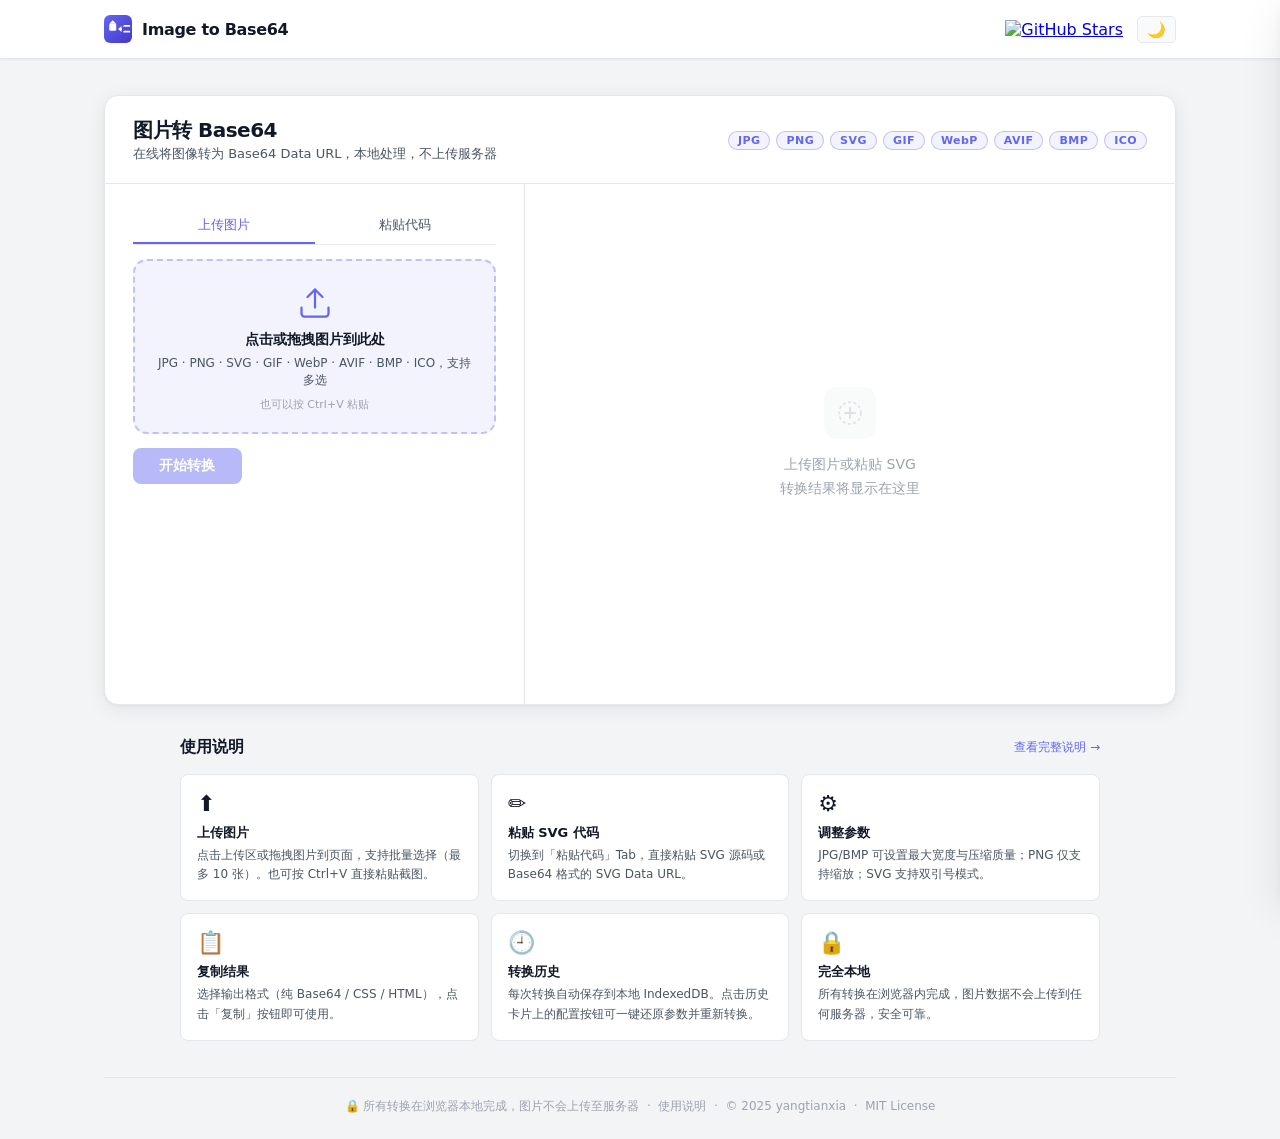
==== index.html @ 98a4cb02 "feat: 新增独立使用说明页、版权信息 - 新建 guide.html，涵盖输入方式、参数设置、输出格式、批量转换、   转换历史、支持格式六大章节，含格式对比表和注意事项 - 主页 footer " ====
<!DOCTYPE html>
<html lang="zh">
<head>
  <meta charset="UTF-8">
  <meta http-equiv="X-UA-Compatible" content="IE=edge">
  <meta name="viewport" content="width=device-width, initial-scale=1.0">
  <title>图片转Base64 - 在线图像Base64编码工具 | 支持JPG/PNG/SVG/GIF</title>
  <meta name="description" content="免费在线图片转Base64工具！即时将JPG、PNG、SVG、GIF等图像转换为Base64编码格式，无需上传文件，保护隐私，快速生成Data URL代码。">
  <meta name="keywords" content="图片转base64,image to base64,svg转base64,base64编码工具,在线图片转码,data url生成器,base64转换,image转base64,图片base64编码,jpg转base64,png转base64">
  <link rel="icon" href="[data-uri]">
  <link rel="stylesheet" type="text/css" href="./index.css">
</head>
<body>
  <div id="toast-container" aria-live="polite" aria-atomic="true"></div>

  <header class="site-header">
    <div class="site-header-inner">
      <div class="site-brand">
        <svg class="site-brand-icon" width="28" height="28" viewBox="0 0 32 32" fill="none" xmlns="http://www.w3.org/2000/svg">
          <rect width="32" height="32" rx="7" fill="url(#lg)"/>
          <rect x="6" y="10" width="8" height="8" fill="white" rx="1.5"/>
          <path d="M6 10L10 6L14 10Z" fill="white"/>
          <path d="M16 16L20 12.5L20 19.5Z" fill="white"/>
          <rect x="18" y="15" width="2.5" height="2" fill="white" rx="0.5"/>
          <rect x="22" y="11.5" width="8" height="2" fill="white" rx="1"/>
          <rect x="22" y="18" width="8" height="2" fill="white" rx="1"/>
          <defs>
            <linearGradient id="lg" x1="0" y1="0" x2="32" y2="32" gradientUnits="userSpaceOnUse">
              <stop offset="0%" stop-color="#6366f1"/><stop offset="100%" stop-color="#4338ca"/>
            </linearGradient>
          </defs>
        </svg>
        <span class="site-brand-name">Image to Base64</span>
      </div>
      <div class="site-header-right">
        <a class="github-link" target="_blank" rel="noreferrer" href="https://github.com/yangtianxia/image-to-base64">
          <img src="https://img.shields.io/github/stars/yangtianxia/image-to-base64?style=social" alt="GitHub Stars" />
        </a>
        <button type="button" id="theme-toggle" class="theme-toggle" title="切换主题">🌙</button>
      </div>
    </div>
  </header>

  <div class="page-content">
    <div class="tool-wrapper">
      <div class="tool-header">
        <div>
          <h1 class="tool-title">图片转 Base64</h1>
          <p class="tool-desc">在线将图像转为 Base64 Data URL，本地处理，不上传服务器</p>
        </div>
        <div class="tool-header-badges">
          <span class="badge">JPG</span><span class="badge">PNG</span>
          <span class="badge">SVG</span><span class="badge">GIF</span>
          <span class="badge">WebP</span><span class="badge">AVIF</span>
          <span class="badge">BMP</span><span class="badge">ICO</span>
        </div>
      </div>

      <div class="tool-body">
        <!-- 左：输入面板 -->
        <div class="tool-panel tool-panel--input">

          <!-- Tab 切换 -->
          <div class="input-tabs">
            <button type="button" class="input-tab input-tab--active" data-tab="upload">上传图片</button>
            <button type="button" class="input-tab" data-tab="paste">粘贴代码</button>
          </div>

          <!-- Tab: 上传 -->
          <div id="tab-upload" class="tab-pane">
            <div class="upload-zone" id="upload-zone">
              <input id="fileupload" type="file" accept="image/*" multiple />
              <div class="upload-zone-content">
                <svg class="upload-icon" width="36" height="36" viewBox="0 0 24 24" fill="none" stroke="currentColor" stroke-width="1.5" stroke-linecap="round" stroke-linejoin="round">
                  <path d="M21 15v4a2 2 0 0 1-2 2H5a2 2 0 0 1-2-2v-4"/>
                  <polyline points="17 8 12 3 7 8"/>
                  <line x1="12" y1="3" x2="12" y2="15"/>
                </svg>
                <p class="upload-zone-title">点击或拖拽图片到此处</p>
                <p class="upload-zone-hint">JPG · PNG · SVG · GIF · WebP · AVIF · BMP · ICO，支持多选</p>
                <span class="upload-zone-paste-hint">也可以按 Ctrl+V 粘贴</span>
              </div>
            </div>
            <div id="file-preview" class="file-preview" style="display:none"></div>
          </div>

          <!-- Tab: 粘贴 -->
          <div id="tab-paste" class="tab-pane" style="display:none">
            <div class="textarea">
              <textarea id="textarea" placeholder="粘贴 SVG 代码，或 data:image/svg+xml;base64,… 格式"></textarea>
            </div>
          </div>

          <!-- 参数区（按输入类型显示不同控件） -->
          <div id="compress-section" class="compress-section" style="display:none">
            <div class="compress-item" id="max-width-item">
              <label for="max-width">最大宽度</label>
              <input type="number" id="max-width" value="1200" min="100" max="9999" />
              <span>px</span>
            </div>
            <div class="compress-item" id="quality-item">
              <label for="quality">压缩质量</label>
              <input type="range" id="quality" min="0.1" max="1" step="0.05" value="0.85" />
              <span id="quality-display">85%</span>
            </div>
            <div class="compress-item" id="double-quote-item">
              <label class="checkbox">
                <input id="checkbox" type="checkbox" />
                <span class="checkbox-label">双引号模式</span>
              </label>
            </div>
          </div>

          <!-- 操作栏 -->
          <div class="action">
            <button id="convert" disabled type="button">开始转换</button>
          </div>
        </div>

        <!-- 右：输出面板 -->
        <div class="tool-panel tool-panel--output">
          <div class="output-empty" id="output-empty">
            <svg width="52" height="52" viewBox="0 0 52 52" fill="none">
              <rect width="52" height="52" rx="13" fill="currentColor" opacity="0.06"/>
              <circle cx="26" cy="26" r="11" stroke="currentColor" stroke-width="1.5" stroke-dasharray="3 2.5" opacity="0.3"/>
              <path d="M26 21v10M21 26h10" stroke="currentColor" stroke-width="1.8" stroke-linecap="round" opacity="0.3"/>
            </svg>
            <p>上传图片或粘贴 SVG<br>转换结果将显示在这里</p>
          </div>

          <section id="result" class="result">
            <div id="result-format-svg" class="result-format-svg" style="display:none">
              <span class="svg-tag">SVG</span>
              <span class="svg-format-label">HTML img 标签</span>
            </div>
            <div id="result-format-tabs" class="result-format">
              <button type="button" class="format-btn format-btn--active" data-format="raw">纯 Base64</button>
              <button type="button" class="format-btn" data-format="css">CSS</button>
              <button type="button" class="format-btn" data-format="html">HTML</button>
            </div>
            <div id="result-meta" class="result-meta" style="display:none">
              <span id="result-type-badge" class="result-type-badge"></span>
              <span id="result-size-display" class="result-size-display"></span>
            </div>
            <div id="result-single">
              <div class="result-wrapper">
                <div class="result-textarea">
                  <textarea readonly id="result-textarea"></textarea>
                  <button type="button" class="result-copy-btn" id="result-copy-btn">复制</button>
                </div>
                <div class="result-thumb"><img id="result-img" /></div>
              </div>
            </div>
            <div id="result-batch" style="display:none">
              <div class="batch-header">
                <span id="batch-count"></span>
              </div>
              <div id="batch-list"></div>
            </div>
          </section>
        </div>
      </div>
    </div>

    <!-- 历史记录 -->
    <div class="history-outer">
      <section id="history-section" class="history-section" style="display:none">
        <div class="history-header">
          <span class="history-title">转换历史<span id="storage-badge" class="storage-badge"></span></span>
          <div class="history-actions">
            <button type="button" id="view-more-history" style="display:none">查看更多</button>
            <button type="button" id="clear-history">清除全部</button>
          </div>
        </div>
        <div id="history-list" class="history-list"></div>
      </section>
    </div>

    <section class="usage-section">
      <div style="display:flex;align-items:center;justify-content:space-between;margin-bottom:16px;">
        <h2 class="usage-title" style="margin-bottom:0;">使用说明</h2>
        <a href="./guide.html" style="font-size:12px;color:var(--primary);text-decoration:none;">查看完整说明 →</a>
      </div>
      <div class="usage-grid">
        <div class="usage-card">
          <div class="usage-card-icon">⬆️</div>
          <h3>上传图片</h3>
          <p>点击上传区或拖拽图片到页面，支持批量选择（最多 10 张）。也可按 Ctrl+V 直接粘贴截图。</p>
        </div>
        <div class="usage-card">
          <div class="usage-card-icon">✏️</div>
          <h3>粘贴 SVG 代码</h3>
          <p>切换到「粘贴代码」Tab，直接粘贴 SVG 源码或 Base64 格式的 SVG Data URL。</p>
        </div>
        <div class="usage-card">
          <div class="usage-card-icon">⚙️</div>
          <h3>调整参数</h3>
          <p>JPG/BMP 可设置最大宽度与压缩质量；PNG 仅支持缩放；SVG 支持双引号模式。</p>
        </div>
        <div class="usage-card">
          <div class="usage-card-icon">📋</div>
          <h3>复制结果</h3>
          <p>选择输出格式（纯 Base64 / CSS / HTML），点击「复制」按钮即可使用。</p>
        </div>
        <div class="usage-card">
          <div class="usage-card-icon">🕘</div>
          <h3>转换历史</h3>
          <p>每次转换自动保存到本地 IndexedDB。点击历史卡片上的配置按钮可一键还原参数并重新转换。</p>
        </div>
        <div class="usage-card">
          <div class="usage-card-icon">🔒</div>
          <h3>完全本地</h3>
          <p>所有转换在浏览器内完成，图片数据不会上传到任何服务器，安全可靠。</p>
        </div>
      </div>
    </section>

    <footer class="site-footer">
      <div class="site-footer-inner">
        🔒 所有转换在浏览器本地完成，图片不会上传至服务器
        &nbsp;·&nbsp;
        <a href="./guide.html" style="color:inherit;text-decoration:none;">使用说明</a>
        &nbsp;·&nbsp;
        © 2025 <a href="https://github.com/yangtianxia" target="_blank" rel="noreferrer" style="color:inherit;text-decoration:none;">yangtianxia</a>
        &nbsp;·&nbsp; MIT License
      </div>
    </footer>
  </div>

  <!-- 历史抽屉 -->
  <div id="drawer-overlay" class="drawer-overlay"></div>
  <div id="history-drawer" class="drawer">
    <div class="drawer-header">
      <span class="drawer-title">全部历史</span>
      <button type="button" id="drawer-close">✕</button>
    </div>
    <div class="drawer-search">
      <input type="text" id="history-search" placeholder="搜索文件名..." />
    </div>
    <div id="drawer-list" class="drawer-list"></div>
  </div>

  <script type="text/javascript" src="./compiler.js"></script>
  <script type="text/javascript">
    window.onload = function () {
      // ── HistoryDB（IndexedDB only；localStorage 无法存储 File 对象）──
      var HistoryDB = (function () {
        var IDB_NAME = 'img2b64', IDB_VER = 2, STORE = 'history'
        var HIST_MAX = 50
        var _db = null, _idb = false

        function _open() {
          return new Promise(function (resolve, reject) {
            var req = indexedDB.open(IDB_NAME, IDB_VER)
            req.onupgradeneeded = function (e) {
              var db = e.target.result
              if (db.objectStoreNames.contains(STORE)) db.deleteObjectStore(STORE)
              db.createObjectStore(STORE, { keyPath: 'id' })
            }
            req.onsuccess = function (e) { resolve(e.target.result) }
            req.onerror   = function () { reject() }
          })
        }

        return {
          init: function () {
            if (!window.indexedDB) return Promise.resolve()
            return _open().then(function (db) { _db = db; _idb = true }).catch(function () {})
          },
          isIDB: function () { return _idb },
          getAll: function () {
            if (!_idb) return Promise.resolve([])
            return new Promise(function (resolve) {
              var req = _db.transaction(STORE, 'readonly').objectStore(STORE).getAll()
              req.onsuccess = function () { resolve((req.result || []).slice().reverse()) }
              req.onerror   = function () { resolve([]) }
            })
          },
          add: function (item) {
            if (!_idb) return Promise.resolve()
            return new Promise(function (resolve) {
              var tx = _db.transaction(STORE, 'readwrite'), store = tx.objectStore(STORE)
              store.add(item)
              tx.oncomplete = function () {
                var tx2 = _db.transaction(STORE, 'readwrite'), s2 = tx2.objectStore(STORE)
                var cnt = s2.count()
                cnt.onsuccess = function () {
                  if (cnt.result > HIST_MAX) {
                    var cur = s2.openCursor(); var del = cnt.result - HIST_MAX
                    cur.onsuccess = function (e) {
                      var c = e.target.result
                      if (c && del > 0) { c.delete(); del--; c.continue() }
                    }
                  }
                }
                resolve()
              }
              tx.onerror = resolve
            })
          },
          put: function (item) {
            if (!_idb) return Promise.resolve()
            return new Promise(function (resolve) {
              var tx = _db.transaction(STORE, 'readwrite')
              tx.objectStore(STORE).put(item)
              tx.oncomplete = resolve; tx.onerror = resolve
            })
          },
          remove: function (id) {
            if (!_idb) return Promise.resolve()
            return new Promise(function (resolve) {
              var tx = _db.transaction(STORE, 'readwrite')
              tx.objectStore(STORE).delete(id)
              tx.oncomplete = resolve; tx.onerror = resolve
            })
          },
          clear: function () {
            if (!_idb) return Promise.resolve()
            return new Promise(function (resolve) {
              var tx = _db.transaction(STORE, 'readwrite')
              tx.objectStore(STORE).clear()
              tx.oncomplete = resolve; tx.onerror = resolve
            })
          }
        }
      })()

      // ── 常量 & 状态 ──────────────────────────────────────────
      var supportType = ['image/svg+xml', 'image/png', 'image/jpeg', 'image/gif', 'image/webp',
        'image/avif', 'image/bmp', 'image/x-icon', 'image/vnd.microsoft.icon']
      var FILE_SIZE_WARNING = 5 * 1024 * 1024
      var HISTORY_PREVIEW = 6
      var MAX_FILES = 10
      var BATCH_PREVIEW = 3
      var currentFormat = 'raw', currentBase64 = '', currentMime = '', batchResults = [], pendingFiles = []

      // ── DOM refs ─────────────────────────────────────────────
      var uploader        = document.getElementById('fileupload')
      var textarea        = document.getElementById('textarea')
      var convert         = document.getElementById('convert')
      var checkbox        = document.getElementById('checkbox')
      var resultSection   = document.getElementById('result')
      var resultImg       = document.getElementById('result-img')
      var resultTextarea  = document.getElementById('result-textarea')
      var toastContainer  = document.getElementById('toast-container')
      var formatBtns      = document.querySelectorAll('.format-btn')
      var resultSingle    = document.getElementById('result-single')
      var resultBatch     = document.getElementById('result-batch')
      var batchList       = document.getElementById('batch-list')
      var batchCount      = document.getElementById('batch-count')
      var resultFormatTabs  = document.getElementById('result-format-tabs')
      var resultFormatSvg   = document.getElementById('result-format-svg')
      var resultMeta        = document.getElementById('result-meta')
      var resultTypeBadge   = document.getElementById('result-type-badge')
      var resultSizeDisplay = document.getElementById('result-size-display')
      var resultCopyBtn     = document.getElementById('result-copy-btn')
      var historyList     = document.getElementById('history-list')
      var clearHistoryBtn = document.getElementById('clear-history')
      var historySection  = document.getElementById('history-section')
      var viewMoreBtn     = document.getElementById('view-more-history')
      var drawerOverlay   = document.getElementById('drawer-overlay')
      var historyDrawer   = document.getElementById('history-drawer')
      var drawerClose     = document.getElementById('drawer-close')
      var drawerList      = document.getElementById('drawer-list')
      var historySearch   = document.getElementById('history-search')
      var themeToggle     = document.getElementById('theme-toggle')
      var maxWidthInput   = document.getElementById('max-width')
      var qualityInput    = document.getElementById('quality')
      var qualityDisplay  = document.getElementById('quality-display')
      var compressSection  = document.getElementById('compress-section')
      var maxWidthItem     = document.getElementById('max-width-item')
      var qualityItem      = document.getElementById('quality-item')
      var doubleQuoteItem  = document.getElementById('double-quote-item')
      var outputEmpty      = document.getElementById('output-empty')
      var uploadZone       = document.getElementById('upload-zone')
      var filePreview      = document.getElementById('file-preview')
      var storageBadge     = document.getElementById('storage-badge')
      var tabUpload        = document.getElementById('tab-upload')
      var tabPaste         = document.getElementById('tab-paste')
      var inputTabBtns     = document.querySelectorAll('.input-tab')

      // ── Toast ────────────────────────────────────────────────
      function showToast(msg, type) {
        var t = document.createElement('div')
        t.className = 'toast toast--' + (type || 'success')
        t.textContent = msg
        toastContainer.appendChild(t)
        requestAnimationFrame(function () { requestAnimationFrame(function () { t.classList.add('toast--show') }) })
        setTimeout(function () {
          t.classList.remove('toast--show')
          t.addEventListener('transitionend', function h() {
            t.removeEventListener('transitionend', h)
            if (t.parentNode) t.parentNode.removeChild(t)
          })
        }, 2500)
      }

      // ── Clipboard ────────────────────────────────────────────
      function copyText(text) {
        if (navigator.clipboard) {
          navigator.clipboard.writeText(text)
            .then(function () { showToast('复制成功', 'success') })
            .catch(function (err) { fallbackCopy(text, err) })
        } else { fallbackCopy(text, null) }
      }
      function fallbackCopy(text, err) {
        var tmp = document.createElement('textarea')
        tmp.value = text
        tmp.style.cssText = 'position:fixed;top:0;left:0;opacity:0;pointer-events:none'
        document.body.appendChild(tmp); tmp.focus(); tmp.select()
        var ok = false; try { ok = document.execCommand('copy') } catch (e) {}
        document.body.removeChild(tmp)
        showToast(ok ? '复制成功' : (err ? err.message : '复制失败，请手动复制'), ok ? 'success' : 'error')
      }

      // ── Format helpers ───────────────────────────────────────
      function getFormattedOutput(base64, format) {
        if (format === 'css')  return 'background-image: url("' + base64 + '");'
        if (format === 'html') return '<img src="' + base64 + '" alt="" />'
        return base64
      }
      function calcBase64Size(base64) {
        var data = base64.replace(/^data:[^;]+;base64,/, '')
        var bytes = Math.round(data.length * 3 / 4)
        return bytes < 1024 ? bytes + ' B'
          : bytes < 1024 * 1024 ? (bytes / 1024).toFixed(1) + ' KB'
          : (bytes / 1024 / 1024).toFixed(2) + ' MB'
      }

      // ── Params visibility ────────────────────────────────────
      function updateParamsVisibility(mode) {
        if (mode === 'none') {
          compressSection.style.display = 'none'
        } else if (mode === 'svg') {
          compressSection.style.display = 'flex'
          maxWidthItem.style.display    = 'none'
          qualityItem.style.display     = 'none'
          doubleQuoteItem.style.display = 'flex'
        } else {
          var hasPng  = pendingFiles.some(function (f) { return f.type === 'image/png' })
          var hasJpeg = pendingFiles.some(function (f) { return f.type === 'image/jpeg' || f.type === 'image/bmp' })
          compressSection.style.display = (hasPng || hasJpeg) ? 'flex' : 'none'
          maxWidthItem.style.display    = (hasPng || hasJpeg) ? 'flex' : 'none'
          qualityItem.style.display     = hasJpeg ? 'flex' : 'none'
          doubleQuoteItem.style.display = 'none'
        }
      }

      // ── Dark Mode ────────────────────────────────────────────
      function setTheme(dark) {
        document.body.classList.toggle('dark', dark)
        themeToggle.textContent = dark ? '☀️' : '🌙'
        localStorage.setItem('theme', dark ? 'dark' : 'light')
      }
      var savedTheme = localStorage.getItem('theme')
      var prefersDark = window.matchMedia && window.matchMedia('(prefers-color-scheme: dark)').matches
      setTheme(savedTheme === 'dark' || (!savedTheme && prefersDark))
      themeToggle.addEventListener('click', function () { setTheme(!document.body.classList.contains('dark')) })

      // ── History ──────────────────────────────────────────────
      function formatFileSize(bytes) {
        return bytes < 1024 ? bytes + ' B'
          : bytes < 1024 * 1024 ? (bytes / 1024).toFixed(1) + ' KB'
          : (bytes / 1024 / 1024).toFixed(2) + ' MB'
      }

      function mimeToExt(mime) {
        var sub = (mime || '').split('/')[1] || ''
        return sub.replace('jpeg', 'jpg').replace('x-icon', 'ico').replace('vnd.microsoft.icon', 'ico').toUpperCase()
      }

      function formatParamLabel(mimeType, p) {
        var parts = []
        if (mimeType === 'image/svg+xml') {
          parts.push(p.doubleQuote ? '双引号' : 'SVG')
        } else {
          if (p.quality != null) parts.push(Math.round(p.quality * 100) + '%')
          if (p.maxWidth)        parts.push(p.maxWidth + 'px')
        }
        if (p.convertedSize) parts.push(p.convertedSize)
        return parts.join(' · ') || '默认'
      }

      async function saveToHistory(name, fileOrNull, mimeType, params, textContent) {
        if (!HistoryDB.isIDB()) return
        var key = fileOrNull
          ? (name + '_' + fileOrNull.size)
          : ('text_' + mimeType + '_' + (textContent || '').slice(0, 80))
        var all = await HistoryDB.getAll()
        var existing = null
        for (var i = 0; i < all.length; i++) { if (all[i].key === key) { existing = all[i]; break } }
        var newParam = Object.assign({}, params, { time: Date.now() })
        if (existing) {
          var rp = (existing.recentParams || []).filter(function (p) {
            if (mimeType === 'image/svg+xml') return p.doubleQuote !== newParam.doubleQuote
            return !(p.quality === newParam.quality && p.maxWidth === newParam.maxWidth)
          })
          existing.recentParams = [newParam].concat(rp).slice(0, 3)
          existing.time = Date.now()
          if (fileOrNull) existing.file = fileOrNull
          await HistoryDB.put(existing)
        } else {
          var item = {
            id: Date.now() + '_' + Math.random().toString(36).slice(2),
            key: key, name: name, mimeType: mimeType,
            time: Date.now(), recentParams: [newParam]
          }
          if (fileOrNull) { item.file = fileOrNull; item.size = fileOrNull.size }
          else { item.isText = true; item.textContent = textContent || '' }
          await HistoryDB.add(item)
        }
        renderHistory()
      }

      function makeHistoryCard(item) {
        var card = document.createElement('div')
        card.className = 'history-item'

        var thumb = document.createElement('img')
        thumb.className = 'history-thumb'; thumb.alt = item.name
        if (item.file) {
          var blobUrl = URL.createObjectURL(item.file)
          thumb.src = blobUrl
          thumb.onload = function () { URL.revokeObjectURL(blobUrl) }
        } else if (item.isText && item.mimeType === 'image/svg+xml') {
          try {
            var svgBlob = new Blob([item.textContent], { type: 'image/svg+xml' })
            var svgUrl = URL.createObjectURL(svgBlob)
            thumb.src = svgUrl
            thumb.onload = function () { URL.revokeObjectURL(svgUrl) }
          } catch (e) {}
        }

        var info = document.createElement('div')
        info.className = 'history-info'

        var top = document.createElement('div')
        top.className = 'history-info-top'

        var nameEl = document.createElement('div')
        nameEl.className = 'history-name'
        nameEl.textContent = item.name; nameEl.title = item.name

        var ext = item.mimeType ? mimeToExt(item.mimeType) : ''
        var sizeStr = item.size ? formatFileSize(item.size) : (item.isText ? '文本' : '')
        var metaEl = document.createElement('span')
        metaEl.className = 'history-params'
        metaEl.textContent = [ext, sizeStr].filter(Boolean).join(' · ')
        metaEl.style.display = (ext || sizeStr) ? '' : 'none'

        var timeEl = document.createElement('div')
        timeEl.className = 'history-time'
        timeEl.textContent = new Date(item.time).toLocaleTimeString([], { hour: '2-digit', minute: '2-digit' })

        var delBtn = document.createElement('button')
        delBtn.type = 'button'; delBtn.className = 'history-delete-btn'; delBtn.textContent = '删除'
        ;(function (id) {
          delBtn.addEventListener('click', async function () {
            await HistoryDB.remove(id); renderHistory(); renderDrawer(historySearch.value)
          })
        })(item.id)

        top.appendChild(nameEl); top.appendChild(metaEl)
        top.appendChild(timeEl); top.appendChild(delBtn)

        // 底行：最近 3 条转换配置按钮
        var btns = document.createElement('div')
        btns.className = 'history-copy-btns'
        ;(item.recentParams || []).forEach(function (p, idx) {
          var btn = document.createElement('button')
          btn.type = 'button'; btn.className = 'history-copy-btn'
          btn.textContent = formatParamLabel(item.mimeType, p)
          btn.title = item.isText ? '还原并转换' : '用此配置重新转换'
          ;(function (hi, hp) {
            btn.addEventListener('click', function () { reConvertFromHistory(hi, hp) })
          })(item, p)
          btns.appendChild(btn)
        })

        info.appendChild(top); info.appendChild(btns)
        card.appendChild(thumb); card.appendChild(info)
        return card
      }

      function formatGroupDate(ts) {
        var d = new Date(ts), today = new Date(), yesterday = new Date(today)
        yesterday.setDate(today.getDate() - 1)
        if (d.toDateString() === today.toDateString())     return '今天'
        if (d.toDateString() === yesterday.toDateString()) return '昨天'
        return d.getFullYear() + '-' + String(d.getMonth() + 1).padStart(2, '0') + '-' + String(d.getDate()).padStart(2, '0')
      }

      async function renderHistory() {
        var history = await HistoryDB.getAll()
        historySection.style.display = history.length === 0 ? 'none' : 'block'
        viewMoreBtn.style.display    = history.length > HISTORY_PREVIEW ? 'inline-block' : 'none'
        historyList.innerHTML = ''
        history.slice(0, HISTORY_PREVIEW).forEach(function (item) {
          historyList.appendChild(makeHistoryCard(item))
        })
      }

      async function renderDrawer(keyword) {
        var history = await HistoryDB.getAll()
        if (keyword) {
          var kw = keyword.toLowerCase()
          history = history.filter(function (x) { return x.name.toLowerCase().indexOf(kw) !== -1 })
        }
        drawerList.innerHTML = ''
        var lastGroup = ''
        history.forEach(function (item) {
          var group = formatGroupDate(item.time)
          if (group !== lastGroup) {
            var title = document.createElement('div')
            title.className = 'drawer-group-title'; title.textContent = group
            drawerList.appendChild(title); lastGroup = group
          }
          drawerList.appendChild(makeHistoryCard(item))
        })
        if (history.length === 0) {
          var empty = document.createElement('div')
          empty.className = 'drawer-empty'
          empty.textContent = keyword ? '没有匹配的记录' : '暂无历史记录'
          drawerList.appendChild(empty)
        }
      }

      function openDrawer()  {
        renderDrawer(historySearch.value)
        historyDrawer.classList.add('drawer--open')
        drawerOverlay.classList.add('drawer-overlay--show')
      }
      function closeDrawer() {
        historyDrawer.classList.remove('drawer--open')
        drawerOverlay.classList.remove('drawer-overlay--show')
      }

      viewMoreBtn.addEventListener('click', openDrawer)
      drawerClose.addEventListener('click', closeDrawer)
      drawerOverlay.addEventListener('click', closeDrawer)
      historySearch.addEventListener('input', function () { renderDrawer(historySearch.value) })
      clearHistoryBtn.addEventListener('click', async function () {
        await HistoryDB.clear(); renderHistory(); renderDrawer(historySearch.value)
        showToast('历史已清除', 'success')
      })

      // ── Compression ──────────────────────────────────────────
      qualityInput.addEventListener('input', function () {
        qualityDisplay.textContent = Math.round(qualityInput.value * 100) + '%'
      })

      function compressImage(file) {
        return new Promise(function (resolve) {
          var maxWidth = parseInt(maxWidthInput.value) || 1200
          var quality  = parseFloat(qualityInput.value) || 0.85
          var img = new Image(), blobUrl = URL.createObjectURL(file)
          img.onload = function () {
            URL.revokeObjectURL(blobUrl)
            var w = img.naturalWidth, h = img.naturalHeight
            if (w > maxWidth) { h = Math.round(h * maxWidth / w); w = maxWidth }
            var canvas = document.createElement('canvas')
            canvas.width = w; canvas.height = h
            canvas.getContext('2d').drawImage(img, 0, 0, w, h)
            resolve(canvas.toDataURL(file.type === 'image/png' ? 'image/png' : 'image/jpeg', quality))
          }
          img.onerror = function () { URL.revokeObjectURL(blobUrl); resolve(null) }
          img.src = blobUrl
        })
      }

      function processFile(file) {
        return new Promise(function (resolve) {
          var canCompress = file.type === 'image/png' || file.type === 'image/jpeg' || file.type === 'image/bmp'
          if (canCompress) {
            compressImage(file).then(function (compressed) {
              if (compressed) resolve({ base64: compressed, imgSrc: compressed, name: file.name })
              else readFileAsDataURL(file, function (b) { resolve(b ? { base64: b, imgSrc: b, name: file.name } : null) })
            })
          } else {
            readFileAsDataURL(file, function (b) { resolve(b ? { base64: b, imgSrc: b, name: file.name } : null) })
          }
        })
      }
      function readFileAsDataURL(file, cb) {
        var r = new FileReader(); r.readAsDataURL(file)
        r.onload = function () { cb(r.result) }; r.onerror = function () { cb(null) }
      }

      // ── Result UI ────────────────────────────────────────────
      function resultToggle(display) {
        var show = display !== 'none'
        resultSection.style.display = show ? 'flex' : 'none'
        outputEmpty.style.display   = show ? 'none' : 'flex'
      }
      function convertDisabled(d) { convert.disabled = d }
      function clearUploader() { uploader.value = '' }

      function showSingleResult(base64, imgSrc, mime) {
        currentBase64 = base64; currentMime = mime || ''
        resultTextarea.value = getFormattedOutput(base64, currentFormat)
        resultImg.src = imgSrc || base64
        resultSingle.style.display = 'block'; resultBatch.style.display = 'none'
        var isSvg = currentMime === 'image/svg+xml'
        resultFormatSvg.style.display  = isSvg ? 'flex' : 'none'
        resultFormatTabs.style.display = isSvg ? 'none' : 'flex'
        if (mime) {
          var ext = mimeToExt(mime)
          resultTypeBadge.textContent = ext
          resultTypeBadge.className = 'result-type-badge result-type-badge--' + ext.toLowerCase()
          resultSizeDisplay.textContent = calcBase64Size(base64)
          resultMeta.style.display = 'flex'
        } else {
          resultMeta.style.display = 'none'
        }
        resultToggle('block')
      }
      function renderBatchList(showAll) {
        batchList.innerHTML = ''
        var items = (showAll || batchResults.length <= BATCH_PREVIEW)
          ? batchResults : batchResults.slice(0, BATCH_PREVIEW)
        items.forEach(function (item) {
          var card = document.createElement('div'); card.className = 'batch-item'
          var thumb = document.createElement('img'); thumb.className = 'batch-thumb'
          thumb.src = item.imgSrc || item.base64; thumb.alt = item.name
          var info = document.createElement('div'); info.className = 'batch-info'
          var nameEl = document.createElement('div'); nameEl.className = 'batch-name'
          nameEl.textContent = item.name; nameEl.title = item.name
          var output = document.createElement('textarea'); output.className = 'batch-output'
          output.readOnly = true; output.value = getFormattedOutput(item.base64, currentFormat)
          ;(function (el) { el.addEventListener('click', function () { copyText(el.value) }) })(output)
          info.appendChild(nameEl); info.appendChild(output)
          card.appendChild(thumb); card.appendChild(info); batchList.appendChild(card)
        })
        if (batchResults.length > BATCH_PREVIEW) {
          var btn = document.createElement('button')
          btn.type = 'button'; btn.className = 'batch-toggle-btn'
          if (showAll) {
            btn.textContent = '收起'
            btn.addEventListener('click', function () { renderBatchList(false) })
          } else {
            btn.textContent = '展开全部 ' + batchResults.length + ' 个结果 ↓'
            btn.addEventListener('click', function () { renderBatchList(true) })
          }
          batchList.appendChild(btn)
        }
      }
      function showBatchResults(items) {
        batchResults = items; batchCount.textContent = '共 ' + items.length + ' 个文件'
        resultSingle.style.display = 'none'; resultBatch.style.display = 'block'
        resultToggle('block'); renderBatchList()
      }

      // ── Format buttons ────────────────────────────────────────
      for (var i = 0; i < formatBtns.length; i++) {
        formatBtns[i].addEventListener('click', function (e) {
          for (var j = 0; j < formatBtns.length; j++) formatBtns[j].classList.remove('format-btn--active')
          e.currentTarget.classList.add('format-btn--active')
          currentFormat = e.currentTarget.getAttribute('data-format')
          if (currentBase64) resultTextarea.value = getFormattedOutput(currentBase64, currentFormat)
          if (batchResults.length > 0) renderBatchList()
        })
      }
      resultCopyBtn.addEventListener('click', function () {
        if (resultTextarea.value) copyText(resultTextarea.value)
      })

      // ── Input tab switch ─────────────────────────────────────
      function switchInputTab(tab) {
        for (var k = 0; k < inputTabBtns.length; k++) {
          inputTabBtns[k].classList.toggle('input-tab--active', inputTabBtns[k].getAttribute('data-tab') === tab)
        }
        tabUpload.style.display = tab === 'upload' ? 'block' : 'none'
        tabPaste.style.display  = tab === 'paste'  ? 'block' : 'none'
        if (tab === 'upload') {
          textarea.value = ''
          updateParamsVisibility(pendingFiles.length ? 'image' : 'none')
          if (!pendingFiles.length) { convertDisabled(true); resultToggle('none') }
        } else {
          pendingFiles = []; renderFilePreview()
          updateParamsVisibility(textarea.value ? 'svg' : 'none')
          convertDisabled(!textarea.value)
        }
      }
      for (var t = 0; t < inputTabBtns.length; t++) {
        inputTabBtns[t].addEventListener('click', function (e) {
          switchInputTab(e.currentTarget.getAttribute('data-tab'))
        })
      }

      // ── Re-convert from history ───────────────────────────────
      async function reConvertFromHistory(item, params) {
        if (item.isText) {
          switchInputTab('paste')
          textarea.value = item.textContent
          checkbox.checked = params.doubleQuote || false
          updateParamsVisibility('svg')
          convertDisabled(false)
          svgToBase64()
        } else if (item.file) {
          switchInputTab('upload')
          if (params.maxWidth) { maxWidthInput.value = params.maxWidth }
          if (params.quality != null) {
            qualityInput.value = params.quality
            qualityDisplay.textContent = Math.round(params.quality * 100) + '%'
          }
          pendingFiles = [item.file]
          updateParamsVisibility('image')
          renderFilePreview()
          convertDisabled(false)
          var res = await processFile(item.file)
          if (res) showSingleResult(res.base64, res.imgSrc, item.mimeType)
          else showToast('转换失败', 'error')
        }
      }

      // ── Upload file preview ───────────────────────────────────
      function renderFilePreview() {
        if (pendingFiles.length === 0) {
          filePreview.style.display = 'none'
          uploadZone.classList.remove('upload-zone--has-files')
          return
        }
        uploadZone.classList.add('upload-zone--has-files')
        filePreview.style.display = 'flex'
        filePreview.innerHTML = ''
        pendingFiles.forEach(function (file, idx) {
          var card = document.createElement('div'); card.className = 'file-card'
          var thumb = document.createElement('img'); thumb.className = 'file-card-thumb'
          var url = URL.createObjectURL(file); thumb.src = url; thumb.alt = file.name
          thumb.onload = function () { URL.revokeObjectURL(url) }
          var name = document.createElement('span'); name.className = 'file-card-name'
          name.textContent = file.name; name.title = file.name
          var rm = document.createElement('button'); rm.type = 'button'
          rm.className = 'file-card-remove'; rm.textContent = '×'
          ;(function (i) {
            rm.addEventListener('click', function (e) {
              e.stopPropagation()
              pendingFiles.splice(i, 1)
              renderFilePreview()
              if (pendingFiles.length === 0) {
                convertDisabled(true); resultToggle('none')
                updateParamsVisibility('none')
              } else {
                updateParamsVisibility('image')
              }
            })
          })(idx)
          card.appendChild(thumb); card.appendChild(name); card.appendChild(rm)
          filePreview.appendChild(card)
        })
      }

      // ── SVG Conversion ───────────────────────────────────────
      function svgToBase64() {
        var input = textarea.value.trim()
        var b64pre = 'data:image/svg+xml;base64,'
        if (input.indexOf(b64pre) === 0) {
          try { input = atob(input.slice(b64pre.length)); textarea.value = input }
          catch (e) { showToast('Base64 解码失败', 'error'); return }
        }
        pendingFiles = []
        var res = ImageToBase64(input, { doubleQuote: checkbox.checked })
        var base64 = typeof res === 'string' ? res : res.input
        showSingleResult(base64, base64, 'image/svg+xml')
        saveToHistory('SVG', null, 'image/svg+xml',
          { doubleQuote: checkbox.checked, convertedSize: calcBase64Size(base64) }, input)
      }

      // ── Batch File Transfer（不自动存历史，等用户点转换）────
      async function transferFiles(files) {
        if (!files || files.length === 0) return
        var valid = [], hasInvalid = false
        var allFiles = Array.prototype.slice.call(files)
        if (allFiles.length > MAX_FILES) {
          showToast('最多支持 ' + MAX_FILES + ' 张，已忽略超出部分', 'warning')
          allFiles = allFiles.slice(0, MAX_FILES)
        }
        for (var k = 0; k < allFiles.length; k++) {
          if (supportType.indexOf(allFiles[k].type) !== -1) {
            valid.push(allFiles[k])
            if (allFiles[k].size > FILE_SIZE_WARNING)
              showToast(allFiles[k].name + ' 较大（' + (allFiles[k].size / 1024 / 1024).toFixed(1) + 'MB）', 'warning')
          } else { hasInvalid = true }
        }
        if (hasInvalid) showToast('已跳过不支持的文件格式', 'error')
        if (valid.length === 0) { clearUploader(); return }

        // 单个 SVG 直接转换并存历史
        if (valid.length === 1 && valid[0].type === 'image/svg+xml') {
          textarea.value = await valid[0].text()
          convertDisabled(false); updateParamsVisibility('svg')
          svgToBase64(); clearUploader(); return
        }

        // 非 SVG：记录 pendingFiles（累积，不替换），显示预览，不自动存历史
        var combined = pendingFiles.concat(valid)
        if (combined.length > MAX_FILES) {
          showToast('最多支持 ' + MAX_FILES + ' 张，已忽略超出部分', 'warning')
          combined = combined.slice(0, MAX_FILES)
        }
        pendingFiles = combined; textarea.value = ''
        updateParamsVisibility('image')
        convertDisabled(false); renderFilePreview()

        // 自动预览并存历史
        var autoParams = { quality: parseFloat(qualityInput.value), maxWidth: parseInt(maxWidthInput.value) }
        var results = []
        for (var m = 0; m < pendingFiles.length; m++) {
          var res = await processFile(pendingFiles[m])
          if (res) results.push(res)
          else showToast(pendingFiles[m].name + ' 处理失败', 'error')
        }
        if (results.length === 1) {
          showSingleResult(results[0].base64, results[0].imgSrc, pendingFiles[0].type)
          await saveToHistory(results[0].name, pendingFiles[0], pendingFiles[0].type,
            Object.assign({}, autoParams, { convertedSize: calcBase64Size(results[0].base64) }))
        } else if (results.length > 1) {
          showBatchResults(results)
          for (var m2 = 0; m2 < results.length; m2++)
            await saveToHistory(results[m2].name, pendingFiles[m2], pendingFiles[m2].type,
              Object.assign({}, autoParams, { convertedSize: calcBase64Size(results[m2].base64) }))
        }
        clearUploader()
      }

      // ── Convert button（点击才存历史）────────────────────────
      convert.addEventListener('click', async function () {
        if (pendingFiles.length > 0) {
          // 图片模式：重新压缩并存历史
          var params = {
            quality:  parseFloat(qualityInput.value),
            maxWidth: parseInt(maxWidthInput.value)
          }
          var results = []
          for (var r = 0; r < pendingFiles.length; r++) {
            var res = await processFile(pendingFiles[r])
            if (res) results.push(res)
          }
          if (results.length === 1) {
            showSingleResult(results[0].base64, results[0].imgSrc, pendingFiles[0].type)
            await saveToHistory(results[0].name, pendingFiles[0], pendingFiles[0].type,
              Object.assign({}, params, { convertedSize: calcBase64Size(results[0].base64) }))
          } else if (results.length > 1) {
            showBatchResults(results)
            for (var s = 0; s < results.length; s++)
              await saveToHistory(results[s].name, pendingFiles[s], pendingFiles[s].type,
                Object.assign({}, params, { convertedSize: calcBase64Size(results[s].base64) }))
          }
        } else if (textarea.value) {
          if (textarea.value.indexOf('<svg') === -1)
            showToast('内容不含 <svg 标签，请确认格式', 'warning')
          svgToBase64()
        }
      })

      // ── Textarea smart paste ─────────────────────────────────
      textarea.addEventListener('paste', function (e) {
        var text = (e.clipboardData || window.clipboardData).getData('text')
        if (!text || text.indexOf('data:image/') !== 0) return // 非 data URL，走默认粘贴
        e.preventDefault()
        e.stopPropagation()

        var SVG_B64 = 'data:image/svg+xml;base64,'
        var SVG_URI = 'data:image/svg+xml,'
        var IMG_B64 = /^data:image\/(png|jpe?g|gif|webp);base64,/i

        if (text.indexOf(SVG_B64) === 0) {
          // SVG Base64 → 解码为 SVG 标签
          try {
            textarea.value = atob(text.slice(SVG_B64.length))
            textarea.dispatchEvent(new Event('input'))
            showToast('已解码为 SVG 代码', 'success')
          } catch (err) { showToast('SVG Base64 解码失败', 'error') }
        } else if (text.indexOf(SVG_URI) === 0) {
          // SVG URI 编码 → 解码为 SVG 标签
          try {
            textarea.value = decodeURIComponent(text.slice(SVG_URI.length))
            textarea.dispatchEvent(new Event('input'))
            showToast('已解码为 SVG 代码', 'success')
          } catch (err) { showToast('SVG URI 解码失败', 'error') }
        } else if (IMG_B64.test(text)) {
          // 非 SVG Base64 图片 → 直接作为转换结果显示
          var mimeExt = text.match(/^data:image\/([^;]+)/i)[1]
          textarea.value = ''
          showSingleResult(text, text, 'image/' + mimeExt)
          showToast('已识别 ' + mimeExt.toUpperCase() + ' Base64，结果已显示', 'success')
        } else {
          showToast('不支持的数据格式，请粘贴 SVG 代码或标准 Base64 图片', 'error')
        }
      })

      // ── Textarea events ───────────────────────────────────────
      textarea.addEventListener('focus', function () { textarea.parentElement.classList.add('focus') })
      textarea.addEventListener('blur',  function () { textarea.parentElement.classList.remove('focus') })
      textarea.addEventListener('input', function (e) {
        if (e.target.value) {
          convertDisabled(false); updateParamsVisibility('svg'); pendingFiles = []; renderFilePreview()
        } else { resultToggle('none'); convertDisabled(true); updateParamsVisibility('none') }
      })

      // ── File & Drop events ────────────────────────────────────
      uploader.addEventListener('change', function (e) { transferFiles(e.target.files) })
      document.addEventListener('drop', function (e) { transferFiles(e.dataTransfer.files) })
      document.ondrop     = function (e) { e.preventDefault() }
      document.ondragover = function (e) { e.preventDefault() }
      document.addEventListener('paste', function (e) {
        var items = e.clipboardData && e.clipboardData.items
        if (!items) return
        var files = []
        for (var p = 0; p < items.length; p++) {
          if (items[p].kind === 'file' && items[p].type.indexOf('image/') === 0) {
            var f = items[p].getAsFile(); if (f) files.push(f)
          }
        }
        if (files.length > 0) transferFiles(files)
      })

      // ── Init ─────────────────────────────────────────────────
      HistoryDB.init().then(function () {
        storageBadge.textContent = HistoryDB.isIDB() ? 'IndexedDB' : ''
        storageBadge.style.display = HistoryDB.isIDB() ? '' : 'none'
        renderHistory()
      })
    }
  </script>
</body>
</html>
---- index.css ----
/* ── Variables ─────────────────────────────────────────────── */
:root {
  --bg: #f3f4f6;
  --surface: #ffffff;
  --surface-alt: #f9fafb;
  --primary: #6366f1;
  --primary-dark: #4f46e5;
  --primary-rgb: 99, 102, 241;
  --primary-muted: rgba(99, 102, 241, 0.08);
  --primary-muted-hover: rgba(99, 102, 241, 0.14);
  --text: #111827;
  --text-secondary: #4b5563;
  --text-muted: #9ca3af;
  --border: #e5e7eb;
  --border-primary: rgba(99, 102, 241, 0.35);
  --shadow-sm: 0 1px 2px rgba(0,0,0,0.05);
  --shadow-md: 0 4px 20px rgba(0,0,0,0.07), 0 1px 3px rgba(0,0,0,0.04);
  --shadow-lg: 0 12px 40px rgba(0,0,0,0.09), 0 4px 12px rgba(0,0,0,0.04);
  --radius: 14px;
  --radius-sm: 8px;
  --radius-xs: 5px;
  --font: -apple-system, BlinkMacSystemFont, 'Segoe UI', 'PingFang SC', 'Hiragino Sans GB', 'Microsoft YaHei', system-ui, sans-serif;
}

body.dark {
  --bg: #0f172a;
  --surface: #1e293b;
  --surface-alt: #162032;
  --primary: #818cf8;
  --primary-dark: #6366f1;
  --primary-rgb: 129, 140, 248;
  --primary-muted: rgba(129, 140, 248, 0.1);
  --primary-muted-hover: rgba(129, 140, 248, 0.17);
  --text: #f1f5f9;
  --text-secondary: #94a3b8;
  --text-muted: #475569;
  --border: #2d3f57;
  --border-primary: rgba(129, 140, 248, 0.35);
  --shadow-sm: 0 1px 2px rgba(0,0,0,0.3);
  --shadow-md: 0 4px 20px rgba(0,0,0,0.35), 0 1px 3px rgba(0,0,0,0.2);
  --shadow-lg: 0 12px 40px rgba(0,0,0,0.45), 0 4px 12px rgba(0,0,0,0.2);
}

/* ── Reset ─────────────────────────────────────────────────── */
*, *::before, *::after {
  box-sizing: border-box;
  margin: 0;
  padding: 0;
}

body {
  font-family: var(--font);
  background-color: var(--bg);
  color: var(--text);
  min-width: 360px;
  transition: background-color 0.3s, color 0.3s;
  -webkit-font-smoothing: antialiased;
}

/* ── Site Header ────────────────────────────────────────────── */
.site-header {
  position: sticky;
  top: 0;
  z-index: 200;
  background-color: var(--surface);
  border-bottom: 1px solid var(--border);
  box-shadow: var(--shadow-sm);
  transition: background-color 0.3s, border-color 0.3s;
}

.site-header-inner {
  max-width: 1120px;
  margin: 0 auto;
  padding: 0 24px;
  height: 58px;
  display: flex;
  align-items: center;
  justify-content: space-between;
}

.site-brand {
  display: flex;
  align-items: center;
  gap: 10px;
  text-decoration: none;
}

.site-brand-icon {
  flex-shrink: 0;
  display: block;
}

.site-brand-name {
  font-size: 16px;
  font-weight: 700;
  color: var(--text);
  letter-spacing: -0.02em;
  transition: color 0.3s;
}

.site-header-right {
  display: flex;
  align-items: center;
  gap: 14px;
}

.github-link {
  display: flex;
  align-items: center;
}

.github-link img {
  display: block;
}

.theme-toggle {
  cursor: pointer;
  background: var(--surface-alt);
  border: 1px solid var(--border);
  border-radius: var(--radius-xs);
  padding: 5px 9px;
  font-size: 15px;
  line-height: 1;
  color: var(--text);
  transition: background-color 0.15s, border-color 0.15s, color 0.3s;
}

.theme-toggle:hover {
  background-color: var(--primary-muted);
  border-color: var(--border-primary);
}

/* ── Page Content ───────────────────────────────────────────── */
.page-content {
  max-width: 1120px;
  margin: 0 auto;
  padding: 36px 24px 0;
}

/* ── Tool Wrapper ───────────────────────────────────────────── */
.tool-wrapper {
  background-color: var(--surface);
  border-radius: var(--radius);
  border: 1px solid var(--border);
  box-shadow: var(--shadow-md);
  overflow: hidden;
  transition: background-color 0.3s, border-color 0.3s, box-shadow 0.3s;
}

/* ── Tool Header ────────────────────────────────────────────── */
.tool-header {
  display: flex;
  align-items: center;
  justify-content: space-between;
  flex-wrap: wrap;
  gap: 12px;
  padding: 22px 28px 20px;
  border-bottom: 1px solid var(--border);
  transition: border-color 0.3s;
}

.tool-title {
  font-size: 20px;
  font-weight: 800;
  letter-spacing: -0.025em;
  color: var(--text);
  line-height: 1.2;
  transition: color 0.3s;
}

.tool-desc {
  margin-top: 3px;
  font-size: 13px;
  color: var(--text-secondary);
  transition: color 0.3s;
}

.tool-header-badges {
  display: flex;
  gap: 6px;
  flex-wrap: wrap;
  flex-shrink: 0;
}

.badge {
  display: inline-block;
  padding: 2px 9px;
  border-radius: 20px;
  font-size: 11px;
  font-weight: 600;
  letter-spacing: 0.04em;
  background-color: var(--primary-muted);
  color: var(--primary);
  border: 1px solid var(--border-primary);
  transition: background-color 0.3s, color 0.3s, border-color 0.3s;
}

/* ── Tool Body ──────────────────────────────────────────────── */
.tool-body {
  display: flex;
  min-height: 520px;
}

/* ── Tool Panels ────────────────────────────────────────────── */
.tool-panel {
  display: flex;
  flex-direction: column;
  padding: 24px 28px;
}

.tool-panel--input {
  width: 420px;
  flex-shrink: 0;
  border-right: 1px solid var(--border);
  transition: border-color 0.3s;
}

.tool-panel--output {
  flex: 1;
  min-width: 0;
}

/* ── Upload Zone ────────────────────────────────────────────── */
.upload-zone {
  position: relative;
  border: 2px dashed var(--border-primary);
  border-radius: var(--radius);
  background-color: var(--primary-muted);
  cursor: pointer;
  transition: border-color 0.15s, background-color 0.15s;
  flex-shrink: 0;
}

.upload-zone:hover {
  border-color: var(--primary);
  background-color: var(--primary-muted-hover);
}

.upload-zone input[type="file"] {
  position: absolute;
  inset: 0;
  opacity: 0;
  cursor: pointer;
  width: 100%;
  height: 100%;
}

.upload-zone-content {
  padding: 24px 20px 20px;
  display: flex;
  flex-direction: column;
  align-items: center;
  gap: 6px;
  pointer-events: none;
}

.upload-icon {
  color: var(--primary);
  margin-bottom: 4px;
  flex-shrink: 0;
}

.upload-zone-title {
  font-size: 14px;
  font-weight: 600;
  color: var(--text);
  transition: color 0.3s;
}

.upload-zone-hint {
  font-size: 12px;
  color: var(--text-secondary);
  text-align: center;
  transition: color 0.3s;
}

.upload-zone-paste-hint {
  font-size: 11px;
  color: var(--text-muted);
  margin-top: 2px;
  transition: color 0.3s;
}

/* ── OR Divider ─────────────────────────────────────────────── */
.or-divider {
  display: flex;
  align-items: center;
  margin: 14px 0;
  color: var(--text-muted);
  font-size: 11px;
  font-weight: 600;
  text-transform: uppercase;
  letter-spacing: 0.06em;
  transition: color 0.3s;
}

.or-divider::before,
.or-divider::after {
  content: '';
  flex: 1;
  height: 1px;
  background-color: var(--border);
  transition: background-color 0.3s;
}

.or-divider span {
  padding: 0 10px;
}

/* ── SVG Textarea ───────────────────────────────────────────── */
.textarea {
  flex: 1;
  min-height: 0;
  position: relative;
  border-radius: var(--radius-sm);
  border: 1px solid var(--border);
  background-color: var(--surface-alt);
  overflow: hidden;
  transition: border-color 0.15s, background-color 0.3s;
}

.textarea.focus {
  border-color: var(--primary);
  background-color: var(--surface);
}

.textarea textarea {
  display: block;
  width: 100%;
  height: 100%;
  min-height: 110px;
  padding: 12px 14px;
  border: none;
  outline: none;
  resize: none;
  background: transparent;
  color: var(--text);
  font-size: 13px;
  line-height: 1.65;
  font-family: 'SFMono-Regular', Consolas, 'Liberation Mono', Menlo, monospace;
  transition: color 0.3s;
}

.textarea textarea::placeholder {
  color: var(--text-muted);
  font-family: var(--font);
  font-size: 13px;
}

/* ── Compress Section ───────────────────────────────────────── */
.compress-section {
  margin-top: 12px;
  padding: 11px 13px;
  border-radius: var(--radius-sm);
  border: 1px solid var(--border);
  background-color: var(--surface-alt);
  display: flex;
  flex-wrap: wrap;
  gap: 10px 18px;
  align-items: center;
  transition: border-color 0.3s, background-color 0.3s;
}

.compress-item {
  display: flex;
  align-items: center;
  gap: 7px;
}

.compress-item label {
  font-size: 12px;
  color: var(--text-secondary);
  white-space: nowrap;
  transition: color 0.3s;
}

.compress-item input[type="number"] {
  width: 62px;
  padding: 4px 7px;
  border-radius: var(--radius-xs);
  border: 1px solid var(--border);
  background-color: var(--surface);
  color: var(--text);
  font-size: 12px;
  outline: none;
  transition: border-color 0.15s, background-color 0.3s, color 0.3s;
}

.compress-item input[type="number"]:focus {
  border-color: var(--primary);
}

.compress-item input[type="range"] {
  width: 96px;
  accent-color: var(--primary);
}

.compress-item span {
  font-size: 12px;
  color: var(--text-secondary);
  min-width: 30px;
  transition: color 0.3s;
}

button#recompress {
  font-size: 12px;
  font-weight: 500;
  padding: 4px 12px;
  border-radius: var(--radius-xs);
  border: 1px solid var(--border-primary);
  background-color: transparent;
  color: var(--primary);
  cursor: pointer;
  line-height: 1.5;
  transition: background-color 0.15s, color 0.3s, border-color 0.3s;
}

button#recompress:hover {
  background-color: var(--primary-muted);
}

/* ── Action Bar ─────────────────────────────────────────────── */
.action {
  display: flex;
  align-items: center;
  gap: 14px;
  margin-top: 14px;
  flex-shrink: 0;
}

button#convert {
  padding: 9px 26px;
  border-radius: var(--radius-sm);
  background-color: var(--primary);
  color: white;
  font-size: 14px;
  font-weight: 700;
  border: none;
  cursor: pointer;
  letter-spacing: 0.01em;
  transition: background-color 0.15s, opacity 0.15s, transform 0.1s;
}

button#convert:hover:not([disabled]) {
  background-color: var(--primary-dark);
}

button#convert:active:not([disabled]) {
  transform: scale(0.97);
}

button#convert[disabled] {
  opacity: 0.45;
  cursor: not-allowed;
}

.checkbox {
  cursor: pointer;
  display: inline-flex;
  align-items: center;
  gap: 6px;
  user-select: none;
  -webkit-user-select: none;
}

.checkbox input[type="checkbox"] {
  width: 14px;
  height: 14px;
  accent-color: var(--primary);
  cursor: pointer;
}

.checkbox-label {
  font-size: 13px;
  color: var(--text-secondary);
  transition: color 0.3s;
}

/* ── Output Panel ───────────────────────────────────────────── */
.output-empty {
  flex: 1;
  display: flex;
  flex-direction: column;
  align-items: center;
  justify-content: center;
  gap: 14px;
  color: var(--text-muted);
  text-align: center;
  padding: 40px 24px;
  transition: color 0.3s;
}

.output-empty p {
  font-size: 14px;
  line-height: 1.7;
}

/* ── Result Section ─────────────────────────────────────────── */
.result {
  display: none;
  flex: 1;
  flex-direction: column;
  min-height: 0;
}

.result-format {
  display: flex;
  gap: 6px;
  margin-bottom: 14px;
  flex-shrink: 0;
}

button.format-btn {
  padding: 5px 14px;
  border-radius: 20px;
  border: 1px solid var(--border-primary);
  background: transparent;
  color: var(--primary);
  font-size: 12px;
  font-weight: 500;
  cursor: pointer;
  transition: background-color 0.15s, color 0.15s, border-color 0.15s;
}

button.format-btn:hover:not(.format-btn--active) {
  background-color: var(--primary-muted);
}

button.format-btn.format-btn--active {
  background-color: var(--primary);
  border-color: var(--primary);
  color: white;
}

/* ── Result Wrapper ─────────────────────────────────────────── */
.result-wrapper {
  flex: 1;
  display: flex;
  border-radius: var(--radius-sm);
  border: 1px solid var(--border);
  background-color: var(--surface-alt);
  overflow: hidden;
  min-height: 220px;
  transition: border-color 0.3s, background-color 0.3s;
}

.result-textarea {
  flex: 1;
  min-width: 0;
  position: relative;
}

.result-textarea textarea {
  display: block;
  width: 100%;
  height: 100%;
  min-height: 220px;
  padding: 14px 16px;
  border: none;
  outline: none;
  resize: none;
  background: transparent;
  color: var(--text);
  font-size: 12px;
  line-height: 1.65;
  font-family: 'SFMono-Regular', Consolas, 'Liberation Mono', Menlo, monospace;
  cursor: pointer;
  transition: color 0.3s;
}

.result-copy-hint {
  position: absolute;
  bottom: 10px;
  right: 10px;
  padding: 3px 9px;
  border-radius: 4px;
  background-color: var(--primary);
  color: white;
  font-size: 11px;
  font-weight: 600;
  opacity: 0;
  pointer-events: none;
  transition: opacity 0.15s;
}

.result-textarea:hover .result-copy-hint {
  opacity: 1;
}

.result-thumb {
  width: 150px;
  flex-shrink: 0;
  border-left: 1px solid var(--border);
  display: flex;
  align-items: center;
  justify-content: center;
  padding: 14px;
  background-color: var(--surface);
  transition: border-color 0.3s, background-color 0.3s;
}

.result-thumb img {
  max-width: 100%;
  max-height: 180px;
  object-fit: contain;
  border-radius: var(--radius-xs);
}

/* ── Batch Results ──────────────────────────────────────────── */
.batch-header {
  display: flex;
  align-items: center;
  justify-content: space-between;
  margin-bottom: 12px;
  flex-shrink: 0;
}

#batch-count {
  font-size: 13px;
  color: var(--text-secondary);
  transition: color 0.3s;
}

button#copy-all {
  padding: 6px 16px;
  border-radius: var(--radius-sm);
  background-color: var(--primary);
  color: white;
  font-size: 13px;
  font-weight: 600;
  border: none;
  cursor: pointer;
  transition: background-color 0.15s;
}

button#copy-all:hover {
  background-color: var(--primary-dark);
}

#batch-list {
  flex: 1;
  overflow-y: auto;
}

.batch-item {
  display: flex;
  gap: 12px;
  padding: 12px 14px;
  border-radius: var(--radius-sm);
  background-color: var(--surface-alt);
  border: 1px solid var(--border);
  margin-bottom: 8px;
  transition: border-color 0.15s, background-color 0.3s;
}

.batch-item:hover {
  border-color: var(--border-primary);
}

.batch-thumb {
  width: 52px;
  height: 52px;
  object-fit: contain;
  flex-shrink: 0;
  border-radius: var(--radius-xs);
  background-color: var(--border);
}

.batch-info {
  flex: 1;
  min-width: 0;
  display: flex;
  flex-direction: column;
  gap: 6px;
}

.batch-name {
  font-size: 12px;
  color: var(--text-secondary);
  white-space: nowrap;
  overflow: hidden;
  text-overflow: ellipsis;
  transition: color 0.3s;
}

.batch-output {
  flex: 1;
  resize: none;
  border: 1px solid var(--border);
  outline: none;
  padding: 7px 9px;
  border-radius: var(--radius-xs);
  background-color: var(--surface);
  color: var(--text);
  font-size: 12px;
  font-family: 'SFMono-Regular', Consolas, 'Liberation Mono', Menlo, monospace;
  cursor: pointer;
  min-height: 54px;
  transition: border-color 0.3s, background-color 0.3s, color 0.3s;
}

/* ── History Section ────────────────────────────────────────── */
.history-outer {
  margin-top: 28px;
}

.history-section {
  padding: 22px 4px 0;
  border-top: 1px solid var(--border);
  transition: border-color 0.3s;
}

.history-header {
  display: flex;
  align-items: center;
  justify-content: space-between;
  margin-bottom: 14px;
}

.history-title {
  font-size: 11px;
  font-weight: 700;
  text-transform: uppercase;
  letter-spacing: 0.08em;
  color: var(--text-muted);
  transition: color 0.3s;
}

.history-actions {
  display: flex;
  gap: 8px;
  align-items: center;
}

button#view-more-history {
  padding: 5px 12px;
  border-radius: var(--radius-xs);
  background-color: var(--primary);
  color: white;
  font-size: 12px;
  font-weight: 500;
  border: none;
  cursor: pointer;
  line-height: 1.5;
  transition: background-color 0.15s;
}

button#view-more-history:hover {
  background-color: var(--primary-dark);
}

button#clear-history {
  padding: 5px 12px;
  border-radius: var(--radius-xs);
  background-color: transparent;
  color: var(--text-secondary);
  font-size: 12px;
  font-weight: 500;
  border: 1px solid var(--border);
  cursor: pointer;
  line-height: 1.5;
  transition: background-color 0.15s, border-color 0.3s, color 0.3s;
}

button#clear-history:hover {
  background-color: var(--primary-muted);
  border-color: var(--border-primary);
  color: var(--primary);
}

.history-list {
  display: grid;
  grid-template-columns: repeat(auto-fill, minmax(280px, 1fr));
  gap: 8px;
  padding-bottom: 4px;
}

.history-item {
  display: flex;
  gap: 10px;
  padding: 10px 12px;
  border-radius: var(--radius-sm);
  background-color: var(--surface);
  border: 1px solid var(--border);
  transition: border-color 0.15s, background-color 0.3s;
}

.history-item:hover {
  border-color: var(--border-primary);
}

.history-thumb {
  width: 42px;
  height: 42px;
  object-fit: contain;
  flex-shrink: 0;
  border-radius: var(--radius-xs);
  background-color: var(--surface-alt);
}

.history-info {
  flex: 1;
  min-width: 0;
  display: flex;
  align-items: center;
  gap: 8px;
}

.history-name {
  flex: 1;
  min-width: 0;
  font-size: 12px;
  color: var(--text);
  white-space: nowrap;
  overflow: hidden;
  text-overflow: ellipsis;
  transition: color 0.3s;
}

.history-time {
  font-size: 11px;
  color: var(--text-muted);
  flex-shrink: 0;
  white-space: nowrap;
  transition: color 0.3s;
}

button.history-copy-btn {
  padding: 3px 9px;
  border-radius: var(--radius-xs);
  background-color: var(--primary-muted);
  color: var(--primary);
  font-size: 11px;
  font-weight: 600;
  border: 1px solid var(--border-primary);
  cursor: pointer;
  flex-shrink: 0;
  line-height: 1.5;
  transition: background-color 0.15s, color 0.15s;
}

button.history-copy-btn:hover {
  background-color: var(--primary);
  color: white;
}

/* ── Footer ─────────────────────────────────────────────────── */
.site-footer {
  margin-top: 36px;
  border-top: 1px solid var(--border);
  transition: border-color 0.3s;
}

.site-footer-inner {
  padding: 20px 0 24px;
  text-align: center;
  font-size: 12px;
  color: var(--text-muted);
  transition: color 0.3s;
}

/* ── Toast ──────────────────────────────────────────────────── */
#toast-container {
  position: fixed;
  top: 20px;
  right: 20px;
  z-index: 9999;
  display: flex;
  flex-direction: column;
  align-items: flex-end;
  pointer-events: none;
}

.toast {
  margin-top: 8px;
  padding: 10px 18px;
  border-radius: var(--radius-sm);
  font-size: 14px;
  line-height: 1.5;
  color: white;
  background-color: #1f2937;
  box-shadow: var(--shadow-md);
  opacity: 0;
  transform: translateX(16px);
  transition: opacity 0.22s ease, transform 0.22s ease;
  pointer-events: auto;
  max-width: 280px;
  word-break: break-all;
}

.toast--show {
  opacity: 1;
  transform: translateX(0);
}

.toast--success { background-color: #059669; }
.toast--error   { background-color: #dc2626; }
.toast--warning { background-color: #d97706; }

/* ── Drawer ─────────────────────────────────────────────────── */
.drawer-overlay {
  display: none;
  position: fixed;
  inset: 0;
  background: rgba(0, 0, 0, 0.45);
  z-index: 1000;
  backdrop-filter: blur(2px);
}

.drawer-overlay--show {
  display: block;
}

.drawer {
  position: fixed;
  top: 0;
  right: 0;
  width: 380px;
  max-width: 92vw;
  height: 100vh;
  background-color: var(--surface);
  box-shadow: var(--shadow-lg);
  z-index: 1001;
  display: flex;
  flex-direction: column;
  transform: translateX(100%);
  transition: transform 0.28s cubic-bezier(0.4, 0, 0.2, 1), background-color 0.3s;
}

.drawer--open {
  transform: translateX(0);
}

.drawer-header {
  display: flex;
  align-items: center;
  justify-content: space-between;
  padding: 18px 20px;
  border-bottom: 1px solid var(--border);
  flex-shrink: 0;
  transition: border-color 0.3s;
}

.drawer-title {
  font-size: 15px;
  font-weight: 700;
  color: var(--text);
  transition: color 0.3s;
}

button#drawer-close {
  background: transparent;
  border: 1px solid var(--border);
  border-radius: var(--radius-xs);
  color: var(--text-muted);
  font-size: 16px;
  font-weight: 400;
  padding: 3px 8px;
  line-height: 1;
  cursor: pointer;
  transition: color 0.15s, border-color 0.15s, background-color 0.15s;
}

button#drawer-close:hover {
  color: var(--text);
  border-color: var(--border-primary);
  background-color: var(--primary-muted);
}

.drawer-search {
  padding: 14px 16px;
  border-bottom: 1px solid var(--border);
  flex-shrink: 0;
  transition: border-color 0.3s;
}

#history-search {
  width: 100%;
  padding: 8px 12px;
  border-radius: var(--radius-sm);
  border: 1px solid var(--border);
  background-color: var(--surface-alt);
  color: var(--text);
  font-size: 14px;
  outline: none;
  box-sizing: border-box;
  transition: border-color 0.15s, background-color 0.3s, color 0.3s;
}

#history-search:focus {
  border-color: var(--primary);
  background-color: var(--surface);
}

#history-search::placeholder {
  color: var(--text-muted);
}

.drawer-list {
  flex: 1;
  overflow-y: auto;
  padding: 8px 16px 16px;
}

.drawer-group-title {
  color: var(--text-muted);
  font-size: 11px;
  font-weight: 700;
  padding: 14px 0 6px;
  text-transform: uppercase;
  letter-spacing: 0.07em;
  transition: color 0.3s;
}

.drawer-empty {
  color: var(--text-muted);
  font-size: 14px;
  text-align: center;
  padding: 48px 0;
  transition: color 0.3s;
}

/* ── Responsive ─────────────────────────────────────────────── */
@media (max-width: 860px) {
  .tool-body {
    flex-direction: column;
  }

  .tool-panel--input {
    width: 100%;
    border-right: none;
    border-bottom: 1px solid var(--border);
  }

  .tool-panel--output {
    min-height: 360px;
  }

  .tool-header-badges {
    display: none;
  }
}

@media (max-width: 600px) {
  .page-content {
    padding: 20px 16px 0;
  }

  .site-header-inner {
    padding: 0 16px;
  }

  .tool-header {
    padding: 18px 20px 16px;
  }

  .tool-panel {
    padding: 18px 20px;
  }

  .tool-title {
    font-size: 18px;
  }

  .history-list {
    grid-template-columns: 1fr;
  }
}

/* ── Upload file preview ────────────────────────────────────── */
.upload-zone--has-files .upload-icon,
.upload-zone--has-files .upload-zone-title,
.upload-zone--has-files .upload-zone-paste-hint { display: none; }

.upload-zone--has-files .upload-zone-hint {
  font-size: 12px;
  color: var(--primary);
  font-weight: 600;
}

.upload-zone--has-files .upload-zone-content {
  padding: 10px 14px;
}

.file-preview {
  display: flex;
  flex-wrap: wrap;
  gap: 8px;
  margin-top: 10px;
}

.file-card {
  display: flex;
  align-items: center;
  gap: 8px;
  padding: 5px 8px 5px 6px;
  border-radius: var(--radius-sm);
  border: 1px solid var(--border);
  background: var(--surface);
  min-width: 0;
  max-width: 100%;
  transition: border-color 0.15s, background-color 0.3s;
}

.file-card:hover { border-color: var(--border-primary); }

.file-card-thumb {
  width: 34px;
  height: 34px;
  object-fit: contain;
  border-radius: 4px;
  background: var(--surface-alt);
  flex-shrink: 0;
}

.file-card-name {
  flex: 1;
  min-width: 0;
  font-size: 12px;
  color: var(--text-secondary);
  white-space: nowrap;
  overflow: hidden;
  text-overflow: ellipsis;
  transition: color 0.3s;
}

.file-card-remove {
  flex-shrink: 0;
  width: 18px;
  height: 18px;
  border-radius: 50%;
  border: none;
  background: var(--text-muted);
  color: white;
  font-size: 10px;
  font-weight: 700;
  cursor: pointer;
  line-height: 18px;
  text-align: center;
  padding: 0;
  transition: background-color 0.15s;
}

.file-card-remove:hover { background: #ef4444; }

/* ── History card (updated layout) ─────────────────────────── */
.history-item { align-items: flex-start; }

.history-info {
  flex-direction: column;
  align-items: flex-start;
  gap: 5px;
}

.history-info-top {
  display: flex;
  align-items: center;
  gap: 6px;
  width: 100%;
  min-width: 0;
}

.history-name { flex: 1; }

.history-params {
  font-size: 10px;
  color: var(--text-muted);
  background: var(--surface-alt);
  border: 1px solid var(--border);
  border-radius: 3px;
  padding: 1px 5px;
  white-space: nowrap;
  flex-shrink: 0;
  transition: color 0.3s, background-color 0.3s, border-color 0.3s;
}

.history-delete-btn {
  flex-shrink: 0;
  padding: 1px 6px;
  border-radius: 3px;
  background: transparent;
  color: var(--text-muted);
  font-size: 11px;
  border: 1px solid var(--border);
  cursor: pointer;
  line-height: 1.6;
  transition: background-color 0.15s, color 0.15s, border-color 0.15s;
}

.history-delete-btn:hover {
  background: rgba(239, 68, 68, 0.08);
  color: #ef4444;
  border-color: rgba(239, 68, 68, 0.35);
}

.history-copy-btns {
  display: flex;
  gap: 4px;
}

button.history-copy-btn {
  padding: 2px 8px;
  border-radius: 3px;
  background: var(--primary-muted);
  color: var(--primary);
  font-size: 10px;
  font-weight: 600;
  border: 1px solid var(--border-primary);
  cursor: pointer;
  line-height: 1.6;
  transition: background-color 0.15s, color 0.15s;
}

button.history-copy-btn:hover {
  background: var(--primary);
  color: white;
}

/* ── Storage indicator ──────────────────────────────────────── */
.storage-badge {
  display: inline-block;
  font-size: 10px;
  padding: 1px 6px;
  border-radius: 3px;
  border: 1px solid var(--border);
  color: var(--text-muted);
  margin-left: 8px;
  vertical-align: middle;
  transition: color 0.3s, border-color 0.3s;
}

/* ── Batch collapse toggle ──────────────────────────────────── */
.batch-toggle-btn {
  display: block;
  width: 100%;
  margin-top: 8px;
  padding: 7px 0;
  border-radius: var(--radius-sm);
  border: 1px dashed var(--border-primary);
  background: transparent;
  color: var(--primary);
  font-size: 13px;
  font-weight: 500;
  cursor: pointer;
  text-align: center;
  transition: background-color 0.15s, color 0.15s;
}
.batch-toggle-btn:hover {
  background: var(--primary-muted);
}

/* ── Result copy button ─────────────────────────────────────── */
.result-copy-btn {
  position: absolute;
  top: 10px;
  right: 10px;
  padding: 4px 14px;
  border-radius: var(--radius-xs);
  background: var(--primary);
  color: white;
  font-size: 12px;
  font-weight: 600;
  border: none;
  cursor: pointer;
  z-index: 1;
  transition: background-color 0.15s, opacity 0.15s;
  opacity: 0;
}
.result-textarea:hover .result-copy-btn { opacity: 1; }

/* ── Result meta (type + size) ──────────────────────────────── */
.result-meta {
  display: none;
  align-items: center;
  gap: 8px;
  margin-bottom: 10px;
  flex-shrink: 0;
}
.result-type-badge {
  font-size: 11px;
  font-weight: 700;
  letter-spacing: 0.04em;
  padding: 2px 8px;
  border-radius: 4px;
  color: white;
}
.result-type-badge--png  { background: #3b82f6; }
.result-type-badge--jpg,
.result-type-badge--jpeg { background: #f59e0b; }
.result-type-badge--svg  { background: #8b5cf6; }
.result-type-badge--gif  { background: #10b981; }
.result-type-badge--webp { background: #06b6d4; }
.result-type-badge--unknown { background: var(--text-muted); }

.result-size-display {
  font-size: 12px;
  color: var(--text-secondary);
  transition: color 0.3s;
}

/* ── SVG-only format indicator ──────────────────────────────── */
.result-format-svg {
  display: none;
  align-items: center;
  gap: 8px;
  margin-bottom: 14px;
  flex-shrink: 0;
}
.svg-tag {
  font-size: 11px;
  font-weight: 700;
  letter-spacing: 0.04em;
  padding: 2px 8px;
  border-radius: 4px;
  background: #8b5cf6;
  color: white;
}
.svg-format-label {
  font-size: 12px;
  color: var(--text-secondary);
  transition: color 0.3s;
}

/* ── Batch item size ────────────────────────────────────────── */
.batch-size {
  font-size: 11px;
  color: var(--text-muted);
  transition: color 0.3s;
}

/* ── Input tabs ─────────────────────────────────────────────── */
.input-tabs {
  display: flex;
  border-bottom: 1px solid var(--border);
  margin-bottom: 14px;
  transition: border-color 0.3s;
}
.input-tab {
  flex: 1;
  padding: 8px 0;
  background: none;
  border: none;
  border-bottom: 2px solid transparent;
  color: var(--text-secondary);
  font-size: 13px;
  font-weight: 500;
  cursor: pointer;
  transition: color 0.15s, border-color 0.15s;
}
.input-tab:hover { color: var(--primary); }
.input-tab--active {
  color: var(--primary);
  border-bottom-color: var(--primary);
}
.tab-pane { display: block; }

/* ── Compress-section sub-items ─────────────────────────────── */
.compress-item#quality-item,
.compress-item#double-quote-item {
  display: none;
}

/* ── Result type badge colors ────────────────────────────────── */
.result-type-badge--avif { background: #10b981; }
.result-type-badge--bmp  { background: #ef4444; }
.result-type-badge--ico  { background: #6b7280; }
.result-type-badge--gif  { background: #f97316; }
.result-type-badge--webp { background: #06b6d4; }

/* ── Usage section ───────────────────────────────────────────── */
.usage-section { max-width: 960px; margin: 32px auto 0; padding: 0 20px; }
.usage-title { font-size: 16px; font-weight: 600; color: var(--text); margin-bottom: 0; }
.usage-grid { display: grid; grid-template-columns: repeat(auto-fill, minmax(260px, 1fr)); gap: 12px; }
.usage-card {
  background: var(--surface);
  border: 1px solid var(--border);
  border-radius: var(--radius-sm);
  padding: 16px;
  transition: border-color 0.3s, background 0.3s;
}
.usage-card-icon { font-size: 22px; margin-bottom: 8px; }
.usage-card h3 { font-size: 13px; font-weight: 600; color: var(--text); margin-bottom: 4px; }
.usage-card p { font-size: 12px; color: var(--text-secondary); line-height: 1.6; }
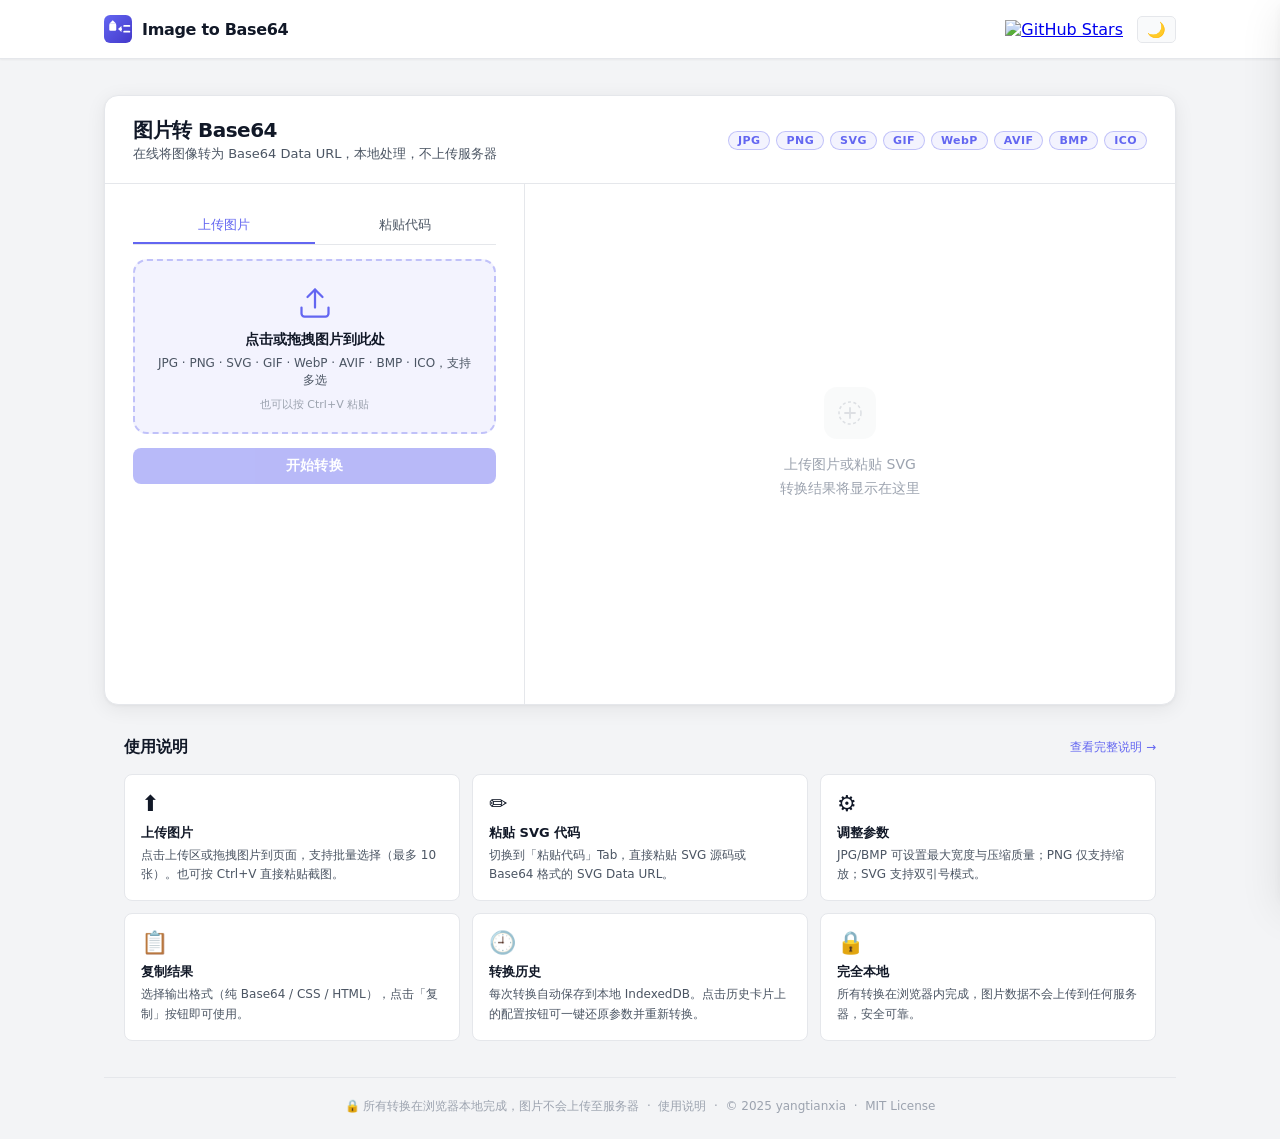
==== commit 70118ee8: "fix: tab切换保留结果、文件预览全宽、SVG输出格式修正 1. 切换输入Tab时不再清空转换结果，结果区保持显示直到有新转换 2. 文件预览列表改为纵向列布局，卡片撑满输入面板宽度 3. SVG" ====
--- a/index.html
+++ b/index.html
@@ -130,8 +130,7 @@
 
           <section id="result" class="result">
             <div id="result-format-svg" class="result-format-svg" style="display:none">
-              <span class="svg-tag">SVG</span>
-              <span class="svg-format-label">HTML img 标签</span>
+              <span class="svg-format-label">输出格式：HTML img 标签</span>
             </div>
             <div id="result-format-tabs" class="result-format">
               <button type="button" class="format-btn format-btn--active" data-format="raw">纯 Base64</button>
@@ -695,14 +694,15 @@
       function convertDisabled(d) { convert.disabled = d }
       function clearUploader() { uploader.value = '' }
 
-      function showSingleResult(base64, imgSrc, mime) {
+      function showSingleResult(base64, imgSrc, mime, svgTagOnly) {
         currentBase64 = base64; currentMime = mime || ''
-        resultTextarea.value = getFormattedOutput(base64, currentFormat)
+        var isSvg = currentMime === 'image/svg+xml'
+        var tagOnly = isSvg && !!svgTagOnly
+        resultTextarea.value = getFormattedOutput(base64, tagOnly ? 'html' : currentFormat)
         resultImg.src = imgSrc || base64
         resultSingle.style.display = 'block'; resultBatch.style.display = 'none'
-        var isSvg = currentMime === 'image/svg+xml'
-        resultFormatSvg.style.display  = isSvg ? 'flex' : 'none'
-        resultFormatTabs.style.display = isSvg ? 'none' : 'flex'
+        resultFormatSvg.style.display  = tagOnly ? 'flex' : 'none'
+        resultFormatTabs.style.display = tagOnly ? 'none' : 'flex'
         if (mime) {
           var ext = mimeToExt(mime)
           resultTypeBadge.textContent = ext
@@ -774,7 +774,7 @@
         if (tab === 'upload') {
           textarea.value = ''
           updateParamsVisibility(pendingFiles.length ? 'image' : 'none')
-          if (!pendingFiles.length) { convertDisabled(true); resultToggle('none') }
+          if (!pendingFiles.length) { convertDisabled(true) }
         } else {
           pendingFiles = []; renderFilePreview()
           updateParamsVisibility(textarea.value ? 'svg' : 'none')
@@ -854,14 +854,15 @@
       function svgToBase64() {
         var input = textarea.value.trim()
         var b64pre = 'data:image/svg+xml;base64,'
-        if (input.indexOf(b64pre) === 0) {
+        var isBase64Input = input.indexOf(b64pre) === 0
+        if (isBase64Input) {
           try { input = atob(input.slice(b64pre.length)); textarea.value = input }
           catch (e) { showToast('Base64 解码失败', 'error'); return }
         }
         pendingFiles = []
         var res = ImageToBase64(input, { doubleQuote: checkbox.checked })
         var base64 = typeof res === 'string' ? res : res.input
-        showSingleResult(base64, base64, 'image/svg+xml')
+        showSingleResult(base64, base64, 'image/svg+xml', isBase64Input)
         saveToHistory('SVG', null, 'image/svg+xml',
           { doubleQuote: checkbox.checked, convertedSize: calcBase64Size(base64) }, input)
       }
--- a/index.css
+++ b/index.css
@@ -429,6 +429,7 @@
 }
 
 button#convert {
+  width: 100%;
   padding: 9px 26px;
   border-radius: var(--radius-sm);
   background-color: var(--primary);
@@ -1084,7 +1085,7 @@
 
 .file-preview {
   display: flex;
-  flex-wrap: wrap;
+  flex-direction: column;
   gap: 8px;
   margin-top: 10px;
 }
@@ -1301,19 +1302,8 @@
 /* ── SVG-only format indicator ──────────────────────────────── */
 .result-format-svg {
   display: none;
-  align-items: center;
-  gap: 8px;
   margin-bottom: 14px;
   flex-shrink: 0;
-}
-.svg-tag {
-  font-size: 11px;
-  font-weight: 700;
-  letter-spacing: 0.04em;
-  padding: 2px 8px;
-  border-radius: 4px;
-  background: #8b5cf6;
-  color: white;
 }
 .svg-format-label {
   font-size: 12px;
@@ -1368,7 +1358,7 @@
 .result-type-badge--webp { background: #06b6d4; }
 
 /* ── Usage section ───────────────────────────────────────────── */
-.usage-section { max-width: 960px; margin: 32px auto 0; padding: 0 20px; }
+.usage-section { margin: 32px auto 0; padding: 0 20px; }
 .usage-title { font-size: 16px; font-weight: 600; color: var(--text); margin-bottom: 0; }
 .usage-grid { display: grid; grid-template-columns: repeat(auto-fill, minmax(260px, 1fr)); gap: 12px; }
 .usage-card {
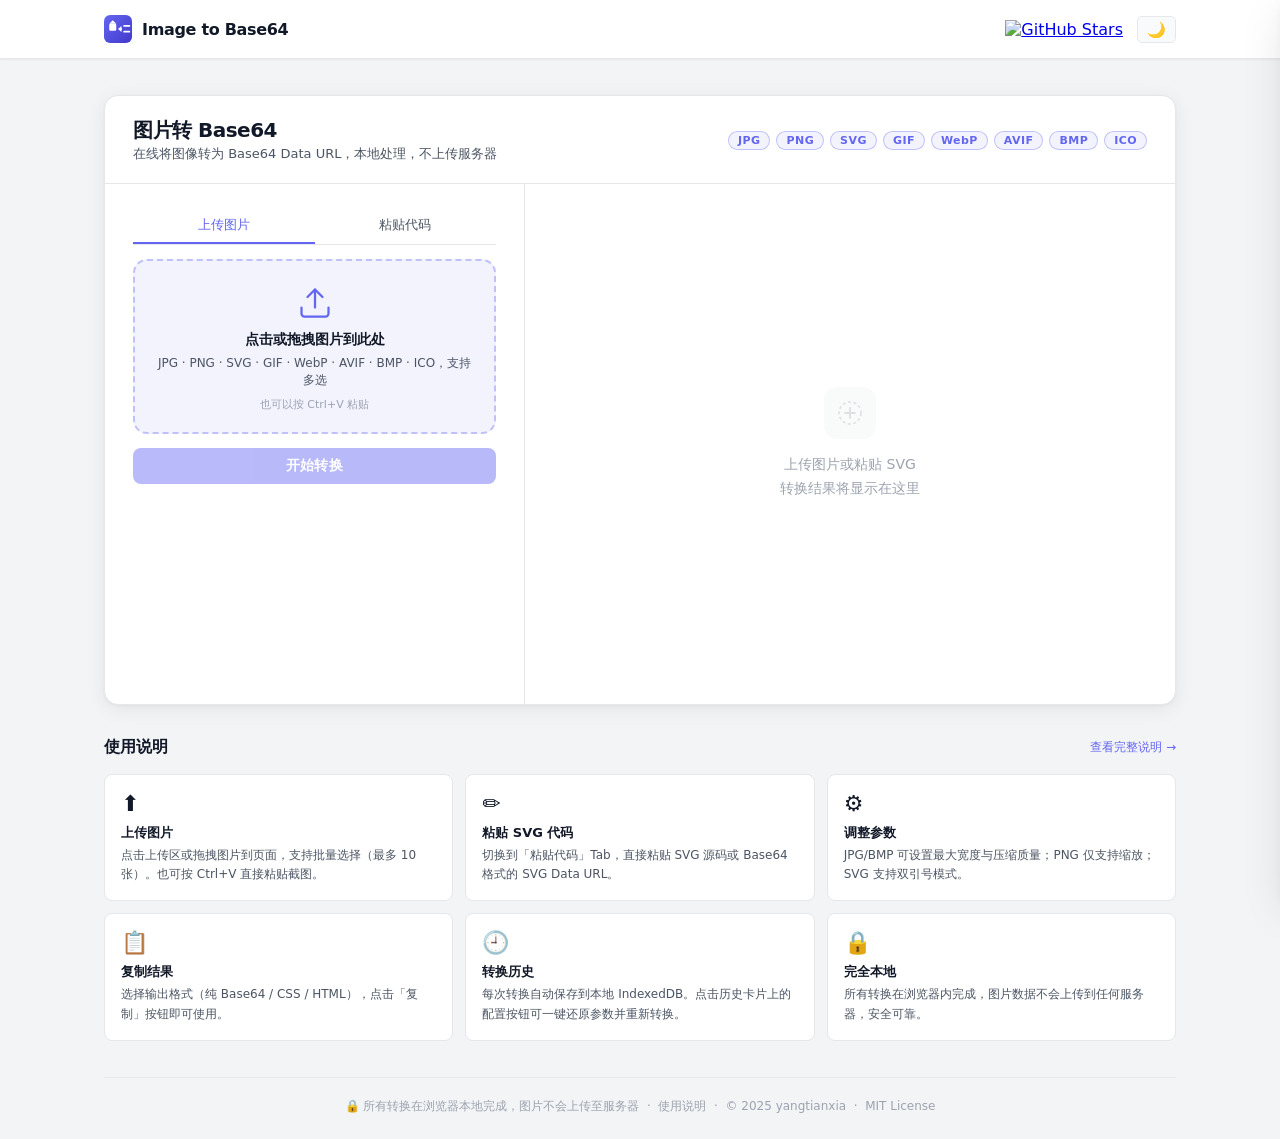
==== commit 65be3739: "fix: 使用说明宽度、SVG粘贴直接显示结果、格式标签样式统一 1. 移除 .usage-section 多余 padding，与主内容区等宽 2. 粘贴 base64 SVG 时直接显示结果，不再" ====
--- a/index.html
+++ b/index.html
@@ -130,7 +130,7 @@
 
           <section id="result" class="result">
             <div id="result-format-svg" class="result-format-svg" style="display:none">
-              <span class="svg-format-label">输出格式：HTML img 标签</span>
+              <span class="format-btn format-btn--active" style="cursor:default;pointer-events:none;">HTML img 标签</span>
             </div>
             <div id="result-format-tabs" class="result-format">
               <button type="button" class="format-btn format-btn--active" data-format="raw">纯 Base64</button>
@@ -966,12 +966,9 @@
         var IMG_B64 = /^data:image\/(png|jpe?g|gif|webp);base64,/i
 
         if (text.indexOf(SVG_B64) === 0) {
-          // SVG Base64 → 解码为 SVG 标签
-          try {
-            textarea.value = atob(text.slice(SVG_B64.length))
-            textarea.dispatchEvent(new Event('input'))
-            showToast('已解码为 SVG 代码', 'success')
-          } catch (err) { showToast('SVG Base64 解码失败', 'error') }
+          textarea.value = ''
+          showSingleResult(text, text, 'image/svg+xml', true)
+          showToast('已识别 SVG Base64，结果已显示', 'success')
         } else if (text.indexOf(SVG_URI) === 0) {
           // SVG URI 编码 → 解码为 SVG 标签
           try {
--- a/index.css
+++ b/index.css
@@ -1305,11 +1305,6 @@
   margin-bottom: 14px;
   flex-shrink: 0;
 }
-.svg-format-label {
-  font-size: 12px;
-  color: var(--text-secondary);
-  transition: color 0.3s;
-}
 
 /* ── Batch item size ────────────────────────────────────────── */
 .batch-size {
@@ -1358,7 +1353,7 @@
 .result-type-badge--webp { background: #06b6d4; }
 
 /* ── Usage section ───────────────────────────────────────────── */
-.usage-section { margin: 32px auto 0; padding: 0 20px; }
+.usage-section { margin: 32px auto 0; }
 .usage-title { font-size: 16px; font-weight: 600; color: var(--text); margin-bottom: 0; }
 .usage-grid { display: grid; grid-template-columns: repeat(auto-fill, minmax(260px, 1fr)); gap: 12px; }
 .usage-card {
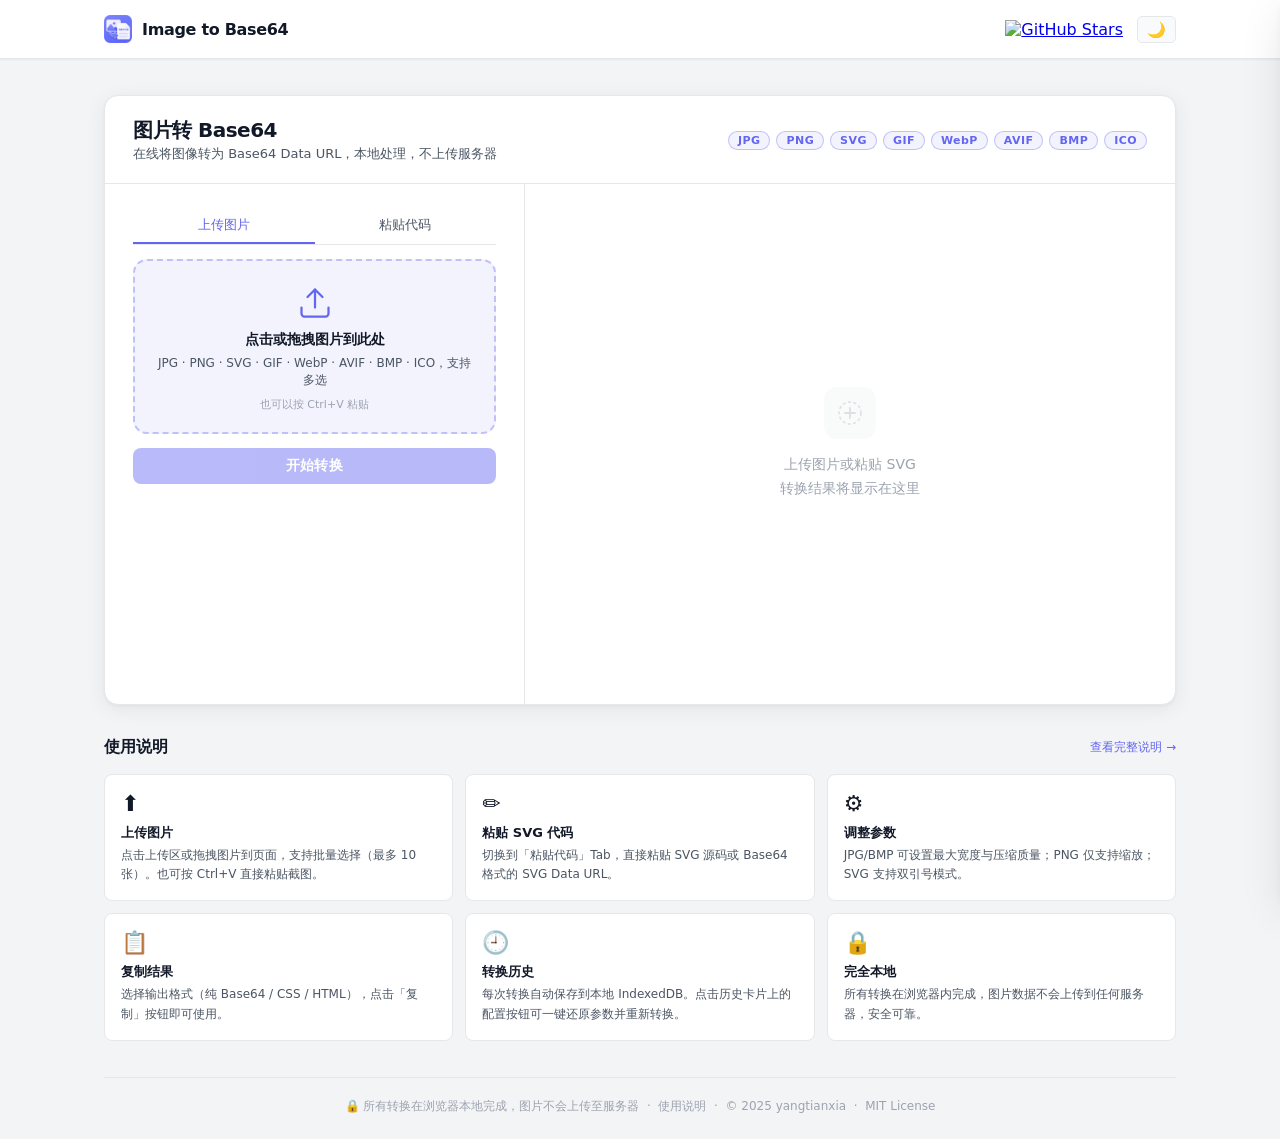
==== commit b4083a9e: "chore 更像logo" ====
--- a/index.html
+++ b/index.html
@@ -7,7 +7,7 @@
   <title>图片转Base64 - 在线图像Base64编码工具 | 支持JPG/PNG/SVG/GIF</title>
   <meta name="description" content="免费在线图片转Base64工具！即时将JPG、PNG、SVG、GIF等图像转换为Base64编码格式，无需上传文件，保护隐私，快速生成Data URL代码。">
   <meta name="keywords" content="图片转base64,image to base64,svg转base64,base64编码工具,在线图片转码,data url生成器,base64转换,image转base64,图片base64编码,jpg转base64,png转base64">
-  <link rel="icon" href="[data-uri]">
+  <link rel="icon" href="[data-uri]">
   <link rel="stylesheet" type="text/css" href="./index.css">
 </head>
 <body>
@@ -16,20 +16,7 @@
   <header class="site-header">
     <div class="site-header-inner">
       <div class="site-brand">
-        <svg class="site-brand-icon" width="28" height="28" viewBox="0 0 32 32" fill="none" xmlns="http://www.w3.org/2000/svg">
-          <rect width="32" height="32" rx="7" fill="url(#lg)"/>
-          <rect x="6" y="10" width="8" height="8" fill="white" rx="1.5"/>
-          <path d="M6 10L10 6L14 10Z" fill="white"/>
-          <path d="M16 16L20 12.5L20 19.5Z" fill="white"/>
-          <rect x="18" y="15" width="2.5" height="2" fill="white" rx="0.5"/>
-          <rect x="22" y="11.5" width="8" height="2" fill="white" rx="1"/>
-          <rect x="22" y="18" width="8" height="2" fill="white" rx="1"/>
-          <defs>
-            <linearGradient id="lg" x1="0" y1="0" x2="32" y2="32" gradientUnits="userSpaceOnUse">
-              <stop offset="0%" stop-color="#6366f1"/><stop offset="100%" stop-color="#4338ca"/>
-            </linearGradient>
-          </defs>
-        </svg>
+        <img class="site-brand-icon" src="[data-uri]" alt="image-to-base64" />
         <span class="site-brand-name">Image to Base64</span>
       </div>
       <div class="site-header-right">
@@ -465,7 +452,7 @@
 
       function mimeToExt(mime) {
         var sub = (mime || '').split('/')[1] || ''
-        return sub.replace('jpeg', 'jpg').replace('x-icon', 'ico').replace('vnd.microsoft.icon', 'ico').toUpperCase()
+        return (sub.replace('jpeg', 'jpg').replace('x-icon', 'ico').replace('vnd.microsoft.icon', 'ico').toUpperCase()) || '未知'
       }
 
       function formatParamLabel(mimeType, p) {
@@ -703,15 +690,11 @@
         resultSingle.style.display = 'block'; resultBatch.style.display = 'none'
         resultFormatSvg.style.display  = tagOnly ? 'flex' : 'none'
         resultFormatTabs.style.display = tagOnly ? 'none' : 'flex'
-        if (mime) {
-          var ext = mimeToExt(mime)
-          resultTypeBadge.textContent = ext
-          resultTypeBadge.className = 'result-type-badge result-type-badge--' + ext.toLowerCase()
-          resultSizeDisplay.textContent = calcBase64Size(base64)
-          resultMeta.style.display = 'flex'
-        } else {
-          resultMeta.style.display = 'none'
-        }
+        var ext = mimeToExt(mime)
+        resultTypeBadge.textContent = ext
+        resultTypeBadge.className = 'result-type-badge' + (ext !== '未知' ? ' result-type-badge--' + ext.toLowerCase() : '')
+        resultSizeDisplay.textContent = calcBase64Size(base64)
+        resultMeta.style.display = 'flex'
         resultToggle('block')
       }
       function renderBatchList(showAll) {
@@ -963,7 +946,7 @@
 
         var SVG_B64 = 'data:image/svg+xml;base64,'
         var SVG_URI = 'data:image/svg+xml,'
-        var IMG_B64 = /^data:image\/(png|jpe?g|gif|webp);base64,/i
+        var IMG_B64 = /^data:image\/[^;]+;base64,/i
 
         if (text.indexOf(SVG_B64) === 0) {
           textarea.value = ''
@@ -979,9 +962,10 @@
         } else if (IMG_B64.test(text)) {
           // 非 SVG Base64 图片 → 直接作为转换结果显示
           var mimeExt = text.match(/^data:image\/([^;]+)/i)[1]
+          var mime = 'image/' + mimeExt
           textarea.value = ''
-          showSingleResult(text, text, 'image/' + mimeExt)
-          showToast('已识别 ' + mimeExt.toUpperCase() + ' Base64，结果已显示', 'success')
+          showSingleResult(text, text, mime)
+          showToast('已识别 ' + mimeToExt(mime) + ' Base64，结果已显示', 'success')
         } else {
           showToast('不支持的数据格式，请粘贴 SVG 代码或标准 Base64 图片', 'error')
         }
--- a/index.css
+++ b/index.css
@@ -86,6 +86,8 @@
 }
 
 .site-brand-icon {
+  width: 28px;
+  height: 28px;
   flex-shrink: 0;
   display: block;
 }
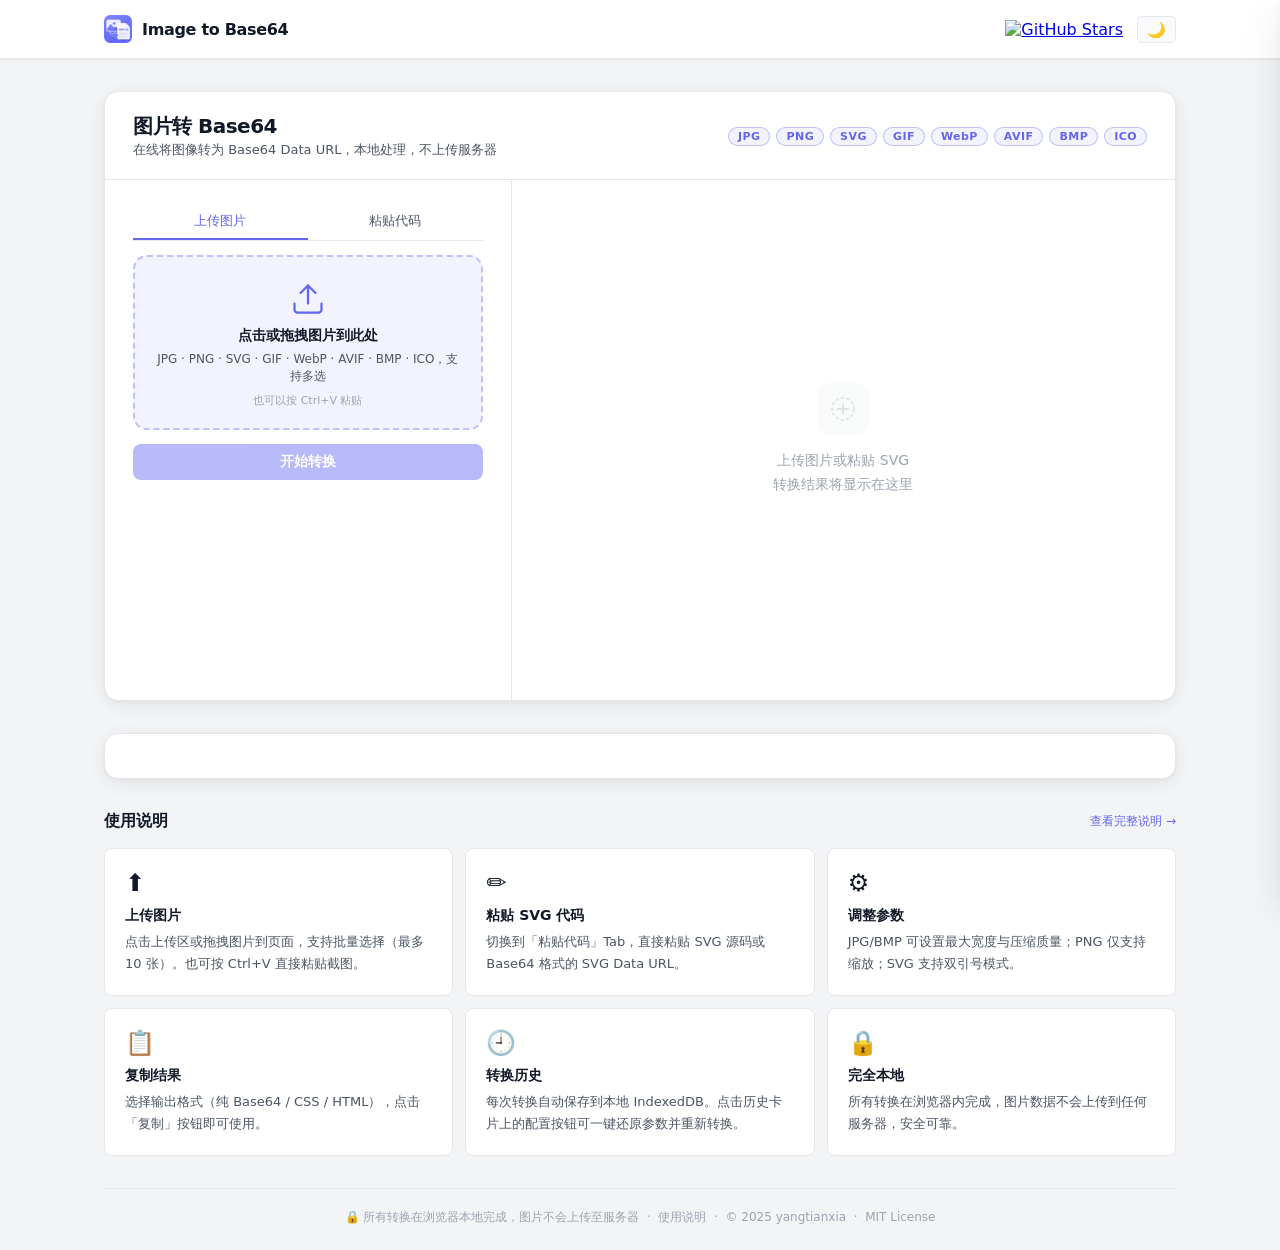
==== commit c7ed3cae: "feat: 历史直接复制、大小对比显示、Base64 解码下载 - 历史卡片每条参数旁增加「复制」按钮，直接复制 Base64 结果无需重转 - 结果区大小显示改为「原始 XX KB → Base64" ====
--- a/index.html
+++ b/index.html
@@ -133,6 +133,7 @@
                 <div class="result-textarea">
                   <textarea readonly id="result-textarea"></textarea>
                   <button type="button" class="result-copy-btn" id="result-copy-btn">复制</button>
+                  <button type="button" class="result-download-btn" id="result-download-btn">下载</button>
                 </div>
                 <div class="result-thumb"><img id="result-img" /></div>
               </div>
@@ -226,784 +227,11 @@
     <div id="drawer-list" class="drawer-list"></div>
   </div>
 
-  <script type="text/javascript" src="./compiler.js"></script>
-  <script type="text/javascript">
-    window.onload = function () {
-      // ── HistoryDB（IndexedDB only；localStorage 无法存储 File 对象）──
-      var HistoryDB = (function () {
-        var IDB_NAME = 'img2b64', IDB_VER = 2, STORE = 'history'
-        var HIST_MAX = 50
-        var _db = null, _idb = false
-
-        function _open() {
-          return new Promise(function (resolve, reject) {
-            var req = indexedDB.open(IDB_NAME, IDB_VER)
-            req.onupgradeneeded = function (e) {
-              var db = e.target.result
-              if (db.objectStoreNames.contains(STORE)) db.deleteObjectStore(STORE)
-              db.createObjectStore(STORE, { keyPath: 'id' })
-            }
-            req.onsuccess = function (e) { resolve(e.target.result) }
-            req.onerror   = function () { reject() }
-          })
-        }
-
-        return {
-          init: function () {
-            if (!window.indexedDB) return Promise.resolve()
-            return _open().then(function (db) { _db = db; _idb = true }).catch(function () {})
-          },
-          isIDB: function () { return _idb },
-          getAll: function () {
-            if (!_idb) return Promise.resolve([])
-            return new Promise(function (resolve) {
-              var req = _db.transaction(STORE, 'readonly').objectStore(STORE).getAll()
-              req.onsuccess = function () { resolve((req.result || []).slice().reverse()) }
-              req.onerror   = function () { resolve([]) }
-            })
-          },
-          add: function (item) {
-            if (!_idb) return Promise.resolve()
-            return new Promise(function (resolve) {
-              var tx = _db.transaction(STORE, 'readwrite'), store = tx.objectStore(STORE)
-              store.add(item)
-              tx.oncomplete = function () {
-                var tx2 = _db.transaction(STORE, 'readwrite'), s2 = tx2.objectStore(STORE)
-                var cnt = s2.count()
-                cnt.onsuccess = function () {
-                  if (cnt.result > HIST_MAX) {
-                    var cur = s2.openCursor(); var del = cnt.result - HIST_MAX
-                    cur.onsuccess = function (e) {
-                      var c = e.target.result
-                      if (c && del > 0) { c.delete(); del--; c.continue() }
-                    }
-                  }
-                }
-                resolve()
-              }
-              tx.onerror = resolve
-            })
-          },
-          put: function (item) {
-            if (!_idb) return Promise.resolve()
-            return new Promise(function (resolve) {
-              var tx = _db.transaction(STORE, 'readwrite')
-              tx.objectStore(STORE).put(item)
-              tx.oncomplete = resolve; tx.onerror = resolve
-            })
-          },
-          remove: function (id) {
-            if (!_idb) return Promise.resolve()
-            return new Promise(function (resolve) {
-              var tx = _db.transaction(STORE, 'readwrite')
-              tx.objectStore(STORE).delete(id)
-              tx.oncomplete = resolve; tx.onerror = resolve
-            })
-          },
-          clear: function () {
-            if (!_idb) return Promise.resolve()
-            return new Promise(function (resolve) {
-              var tx = _db.transaction(STORE, 'readwrite')
-              tx.objectStore(STORE).clear()
-              tx.oncomplete = resolve; tx.onerror = resolve
-            })
-          }
-        }
-      })()
-
-      // ── 常量 & 状态 ──────────────────────────────────────────
-      var supportType = ['image/svg+xml', 'image/png', 'image/jpeg', 'image/gif', 'image/webp',
-        'image/avif', 'image/bmp', 'image/x-icon', 'image/vnd.microsoft.icon']
-      var FILE_SIZE_WARNING = 5 * 1024 * 1024
-      var HISTORY_PREVIEW = 6
-      var MAX_FILES = 10
-      var BATCH_PREVIEW = 3
-      var currentFormat = 'raw', currentBase64 = '', currentMime = '', batchResults = [], pendingFiles = []
-
-      // ── DOM refs ─────────────────────────────────────────────
-      var uploader        = document.getElementById('fileupload')
-      var textarea        = document.getElementById('textarea')
-      var convert         = document.getElementById('convert')
-      var checkbox        = document.getElementById('checkbox')
-      var resultSection   = document.getElementById('result')
-      var resultImg       = document.getElementById('result-img')
-      var resultTextarea  = document.getElementById('result-textarea')
-      var toastContainer  = document.getElementById('toast-container')
-      var formatBtns      = document.querySelectorAll('.format-btn')
-      var resultSingle    = document.getElementById('result-single')
-      var resultBatch     = document.getElementById('result-batch')
-      var batchList       = document.getElementById('batch-list')
-      var batchCount      = document.getElementById('batch-count')
-      var resultFormatTabs  = document.getElementById('result-format-tabs')
-      var resultFormatSvg   = document.getElementById('result-format-svg')
-      var resultMeta        = document.getElementById('result-meta')
-      var resultTypeBadge   = document.getElementById('result-type-badge')
-      var resultSizeDisplay = document.getElementById('result-size-display')
-      var resultCopyBtn     = document.getElementById('result-copy-btn')
-      var historyList     = document.getElementById('history-list')
-      var clearHistoryBtn = document.getElementById('clear-history')
-      var historySection  = document.getElementById('history-section')
-      var viewMoreBtn     = document.getElementById('view-more-history')
-      var drawerOverlay   = document.getElementById('drawer-overlay')
-      var historyDrawer   = document.getElementById('history-drawer')
-      var drawerClose     = document.getElementById('drawer-close')
-      var drawerList      = document.getElementById('drawer-list')
-      var historySearch   = document.getElementById('history-search')
-      var themeToggle     = document.getElementById('theme-toggle')
-      var maxWidthInput   = document.getElementById('max-width')
-      var qualityInput    = document.getElementById('quality')
-      var qualityDisplay  = document.getElementById('quality-display')
-      var compressSection  = document.getElementById('compress-section')
-      var maxWidthItem     = document.getElementById('max-width-item')
-      var qualityItem      = document.getElementById('quality-item')
-      var doubleQuoteItem  = document.getElementById('double-quote-item')
-      var outputEmpty      = document.getElementById('output-empty')
-      var uploadZone       = document.getElementById('upload-zone')
-      var filePreview      = document.getElementById('file-preview')
-      var storageBadge     = document.getElementById('storage-badge')
-      var tabUpload        = document.getElementById('tab-upload')
-      var tabPaste         = document.getElementById('tab-paste')
-      var inputTabBtns     = document.querySelectorAll('.input-tab')
-
-      // ── Toast ────────────────────────────────────────────────
-      function showToast(msg, type) {
-        var t = document.createElement('div')
-        t.className = 'toast toast--' + (type || 'success')
-        t.textContent = msg
-        toastContainer.appendChild(t)
-        requestAnimationFrame(function () { requestAnimationFrame(function () { t.classList.add('toast--show') }) })
-        setTimeout(function () {
-          t.classList.remove('toast--show')
-          t.addEventListener('transitionend', function h() {
-            t.removeEventListener('transitionend', h)
-            if (t.parentNode) t.parentNode.removeChild(t)
-          })
-        }, 2500)
-      }
-
-      // ── Clipboard ────────────────────────────────────────────
-      function copyText(text) {
-        if (navigator.clipboard) {
-          navigator.clipboard.writeText(text)
-            .then(function () { showToast('复制成功', 'success') })
-            .catch(function (err) { fallbackCopy(text, err) })
-        } else { fallbackCopy(text, null) }
-      }
-      function fallbackCopy(text, err) {
-        var tmp = document.createElement('textarea')
-        tmp.value = text
-        tmp.style.cssText = 'position:fixed;top:0;left:0;opacity:0;pointer-events:none'
-        document.body.appendChild(tmp); tmp.focus(); tmp.select()
-        var ok = false; try { ok = document.execCommand('copy') } catch (e) {}
-        document.body.removeChild(tmp)
-        showToast(ok ? '复制成功' : (err ? err.message : '复制失败，请手动复制'), ok ? 'success' : 'error')
-      }
-
-      // ── Format helpers ───────────────────────────────────────
-      function getFormattedOutput(base64, format) {
-        if (format === 'css')  return 'background-image: url("' + base64 + '");'
-        if (format === 'html') return '<img src="' + base64 + '" alt="" />'
-        return base64
-      }
-      function calcBase64Size(base64) {
-        var data = base64.replace(/^data:[^;]+;base64,/, '')
-        var bytes = Math.round(data.length * 3 / 4)
-        return bytes < 1024 ? bytes + ' B'
-          : bytes < 1024 * 1024 ? (bytes / 1024).toFixed(1) + ' KB'
-          : (bytes / 1024 / 1024).toFixed(2) + ' MB'
-      }
-
-      // ── Params visibility ────────────────────────────────────
-      function updateParamsVisibility(mode) {
-        if (mode === 'none') {
-          compressSection.style.display = 'none'
-        } else if (mode === 'svg') {
-          compressSection.style.display = 'flex'
-          maxWidthItem.style.display    = 'none'
-          qualityItem.style.display     = 'none'
-          doubleQuoteItem.style.display = 'flex'
-        } else {
-          var hasPng  = pendingFiles.some(function (f) { return f.type === 'image/png' })
-          var hasJpeg = pendingFiles.some(function (f) { return f.type === 'image/jpeg' || f.type === 'image/bmp' })
-          compressSection.style.display = (hasPng || hasJpeg) ? 'flex' : 'none'
-          maxWidthItem.style.display    = (hasPng || hasJpeg) ? 'flex' : 'none'
-          qualityItem.style.display     = hasJpeg ? 'flex' : 'none'
-          doubleQuoteItem.style.display = 'none'
-        }
-      }
-
-      // ── Dark Mode ────────────────────────────────────────────
-      function setTheme(dark) {
-        document.body.classList.toggle('dark', dark)
-        themeToggle.textContent = dark ? '☀️' : '🌙'
-        localStorage.setItem('theme', dark ? 'dark' : 'light')
-      }
-      var savedTheme = localStorage.getItem('theme')
-      var prefersDark = window.matchMedia && window.matchMedia('(prefers-color-scheme: dark)').matches
-      setTheme(savedTheme === 'dark' || (!savedTheme && prefersDark))
-      themeToggle.addEventListener('click', function () { setTheme(!document.body.classList.contains('dark')) })
-
-      // ── History ──────────────────────────────────────────────
-      function formatFileSize(bytes) {
-        return bytes < 1024 ? bytes + ' B'
-          : bytes < 1024 * 1024 ? (bytes / 1024).toFixed(1) + ' KB'
-          : (bytes / 1024 / 1024).toFixed(2) + ' MB'
-      }
-
-      function mimeToExt(mime) {
-        var sub = (mime || '').split('/')[1] || ''
-        return (sub.replace('jpeg', 'jpg').replace('x-icon', 'ico').replace('vnd.microsoft.icon', 'ico').toUpperCase()) || '未知'
-      }
-
-      function formatParamLabel(mimeType, p) {
-        var parts = []
-        if (mimeType === 'image/svg+xml') {
-          parts.push(p.doubleQuote ? '双引号' : 'SVG')
-        } else {
-          if (p.quality != null) parts.push(Math.round(p.quality * 100) + '%')
-          if (p.maxWidth)        parts.push(p.maxWidth + 'px')
-        }
-        if (p.convertedSize) parts.push(p.convertedSize)
-        return parts.join(' · ') || '默认'
-      }
-
-      async function saveToHistory(name, fileOrNull, mimeType, params, textContent) {
-        if (!HistoryDB.isIDB()) return
-        var key = fileOrNull
-          ? (name + '_' + fileOrNull.size)
-          : ('text_' + mimeType + '_' + (textContent || '').slice(0, 80))
-        var all = await HistoryDB.getAll()
-        var existing = null
-        for (var i = 0; i < all.length; i++) { if (all[i].key === key) { existing = all[i]; break } }
-        var newParam = Object.assign({}, params, { time: Date.now() })
-        if (existing) {
-          var rp = (existing.recentParams || []).filter(function (p) {
-            if (mimeType === 'image/svg+xml') return p.doubleQuote !== newParam.doubleQuote
-            return !(p.quality === newParam.quality && p.maxWidth === newParam.maxWidth)
-          })
-          existing.recentParams = [newParam].concat(rp).slice(0, 3)
-          existing.time = Date.now()
-          if (fileOrNull) existing.file = fileOrNull
-          await HistoryDB.put(existing)
-        } else {
-          var item = {
-            id: Date.now() + '_' + Math.random().toString(36).slice(2),
-            key: key, name: name, mimeType: mimeType,
-            time: Date.now(), recentParams: [newParam]
-          }
-          if (fileOrNull) { item.file = fileOrNull; item.size = fileOrNull.size }
-          else { item.isText = true; item.textContent = textContent || '' }
-          await HistoryDB.add(item)
-        }
-        renderHistory()
-      }
-
-      function makeHistoryCard(item) {
-        var card = document.createElement('div')
-        card.className = 'history-item'
-
-        var thumb = document.createElement('img')
-        thumb.className = 'history-thumb'; thumb.alt = item.name
-        if (item.file) {
-          var blobUrl = URL.createObjectURL(item.file)
-          thumb.src = blobUrl
-          thumb.onload = function () { URL.revokeObjectURL(blobUrl) }
-        } else if (item.isText && item.mimeType === 'image/svg+xml') {
-          try {
-            var svgBlob = new Blob([item.textContent], { type: 'image/svg+xml' })
-            var svgUrl = URL.createObjectURL(svgBlob)
-            thumb.src = svgUrl
-            thumb.onload = function () { URL.revokeObjectURL(svgUrl) }
-          } catch (e) {}
-        }
-
-        var info = document.createElement('div')
-        info.className = 'history-info'
-
-        var top = document.createElement('div')
-        top.className = 'history-info-top'
-
-        var nameEl = document.createElement('div')
-        nameEl.className = 'history-name'
-        nameEl.textContent = item.name; nameEl.title = item.name
-
-        var ext = item.mimeType ? mimeToExt(item.mimeType) : ''
-        var sizeStr = item.size ? formatFileSize(item.size) : (item.isText ? '文本' : '')
-        var metaEl = document.createElement('span')
-        metaEl.className = 'history-params'
-        metaEl.textContent = [ext, sizeStr].filter(Boolean).join(' · ')
-        metaEl.style.display = (ext || sizeStr) ? '' : 'none'
-
-        var timeEl = document.createElement('div')
-        timeEl.className = 'history-time'
-        timeEl.textContent = new Date(item.time).toLocaleTimeString([], { hour: '2-digit', minute: '2-digit' })
-
-        var delBtn = document.createElement('button')
-        delBtn.type = 'button'; delBtn.className = 'history-delete-btn'; delBtn.textContent = '删除'
-        ;(function (id) {
-          delBtn.addEventListener('click', async function () {
-            await HistoryDB.remove(id); renderHistory(); renderDrawer(historySearch.value)
-          })
-        })(item.id)
-
-        top.appendChild(nameEl); top.appendChild(metaEl)
-        top.appendChild(timeEl); top.appendChild(delBtn)
-
-        // 底行：最近 3 条转换配置按钮
-        var btns = document.createElement('div')
-        btns.className = 'history-copy-btns'
-        ;(item.recentParams || []).forEach(function (p, idx) {
-          var btn = document.createElement('button')
-          btn.type = 'button'; btn.className = 'history-copy-btn'
-          btn.textContent = formatParamLabel(item.mimeType, p)
-          btn.title = item.isText ? '还原并转换' : '用此配置重新转换'
-          ;(function (hi, hp) {
-            btn.addEventListener('click', function () { reConvertFromHistory(hi, hp) })
-          })(item, p)
-          btns.appendChild(btn)
-        })
-
-        info.appendChild(top); info.appendChild(btns)
-        card.appendChild(thumb); card.appendChild(info)
-        return card
-      }
-
-      function formatGroupDate(ts) {
-        var d = new Date(ts), today = new Date(), yesterday = new Date(today)
-        yesterday.setDate(today.getDate() - 1)
-        if (d.toDateString() === today.toDateString())     return '今天'
-        if (d.toDateString() === yesterday.toDateString()) return '昨天'
-        return d.getFullYear() + '-' + String(d.getMonth() + 1).padStart(2, '0') + '-' + String(d.getDate()).padStart(2, '0')
-      }
-
-      async function renderHistory() {
-        var history = await HistoryDB.getAll()
-        historySection.style.display = history.length === 0 ? 'none' : 'block'
-        viewMoreBtn.style.display    = history.length > HISTORY_PREVIEW ? 'inline-block' : 'none'
-        historyList.innerHTML = ''
-        history.slice(0, HISTORY_PREVIEW).forEach(function (item) {
-          historyList.appendChild(makeHistoryCard(item))
-        })
-      }
-
-      async function renderDrawer(keyword) {
-        var history = await HistoryDB.getAll()
-        if (keyword) {
-          var kw = keyword.toLowerCase()
-          history = history.filter(function (x) { return x.name.toLowerCase().indexOf(kw) !== -1 })
-        }
-        drawerList.innerHTML = ''
-        var lastGroup = ''
-        history.forEach(function (item) {
-          var group = formatGroupDate(item.time)
-          if (group !== lastGroup) {
-            var title = document.createElement('div')
-            title.className = 'drawer-group-title'; title.textContent = group
-            drawerList.appendChild(title); lastGroup = group
-          }
-          drawerList.appendChild(makeHistoryCard(item))
-        })
-        if (history.length === 0) {
-          var empty = document.createElement('div')
-          empty.className = 'drawer-empty'
-          empty.textContent = keyword ? '没有匹配的记录' : '暂无历史记录'
-          drawerList.appendChild(empty)
-        }
-      }
-
-      function openDrawer()  {
-        renderDrawer(historySearch.value)
-        historyDrawer.classList.add('drawer--open')
-        drawerOverlay.classList.add('drawer-overlay--show')
-      }
-      function closeDrawer() {
-        historyDrawer.classList.remove('drawer--open')
-        drawerOverlay.classList.remove('drawer-overlay--show')
-      }
-
-      viewMoreBtn.addEventListener('click', openDrawer)
-      drawerClose.addEventListener('click', closeDrawer)
-      drawerOverlay.addEventListener('click', closeDrawer)
-      historySearch.addEventListener('input', function () { renderDrawer(historySearch.value) })
-      clearHistoryBtn.addEventListener('click', async function () {
-        await HistoryDB.clear(); renderHistory(); renderDrawer(historySearch.value)
-        showToast('历史已清除', 'success')
-      })
-
-      // ── Compression ──────────────────────────────────────────
-      qualityInput.addEventListener('input', function () {
-        qualityDisplay.textContent = Math.round(qualityInput.value * 100) + '%'
-      })
-
-      function compressImage(file) {
-        return new Promise(function (resolve) {
-          var maxWidth = parseInt(maxWidthInput.value) || 1200
-          var quality  = parseFloat(qualityInput.value) || 0.85
-          var img = new Image(), blobUrl = URL.createObjectURL(file)
-          img.onload = function () {
-            URL.revokeObjectURL(blobUrl)
-            var w = img.naturalWidth, h = img.naturalHeight
-            if (w > maxWidth) { h = Math.round(h * maxWidth / w); w = maxWidth }
-            var canvas = document.createElement('canvas')
-            canvas.width = w; canvas.height = h
-            canvas.getContext('2d').drawImage(img, 0, 0, w, h)
-            resolve(canvas.toDataURL(file.type === 'image/png' ? 'image/png' : 'image/jpeg', quality))
-          }
-          img.onerror = function () { URL.revokeObjectURL(blobUrl); resolve(null) }
-          img.src = blobUrl
-        })
-      }
-
-      function processFile(file) {
-        return new Promise(function (resolve) {
-          var canCompress = file.type === 'image/png' || file.type === 'image/jpeg' || file.type === 'image/bmp'
-          if (canCompress) {
-            compressImage(file).then(function (compressed) {
-              if (compressed) resolve({ base64: compressed, imgSrc: compressed, name: file.name })
-              else readFileAsDataURL(file, function (b) { resolve(b ? { base64: b, imgSrc: b, name: file.name } : null) })
-            })
-          } else {
-            readFileAsDataURL(file, function (b) { resolve(b ? { base64: b, imgSrc: b, name: file.name } : null) })
-          }
-        })
-      }
-      function readFileAsDataURL(file, cb) {
-        var r = new FileReader(); r.readAsDataURL(file)
-        r.onload = function () { cb(r.result) }; r.onerror = function () { cb(null) }
-      }
-
-      // ── Result UI ────────────────────────────────────────────
-      function resultToggle(display) {
-        var show = display !== 'none'
-        resultSection.style.display = show ? 'flex' : 'none'
-        outputEmpty.style.display   = show ? 'none' : 'flex'
-      }
-      function convertDisabled(d) { convert.disabled = d }
-      function clearUploader() { uploader.value = '' }
-
-      function showSingleResult(base64, imgSrc, mime, svgTagOnly) {
-        currentBase64 = base64; currentMime = mime || ''
-        var isSvg = currentMime === 'image/svg+xml'
-        var tagOnly = isSvg && !!svgTagOnly
-        resultTextarea.value = getFormattedOutput(base64, tagOnly ? 'html' : currentFormat)
-        resultImg.src = imgSrc || base64
-        resultSingle.style.display = 'block'; resultBatch.style.display = 'none'
-        resultFormatSvg.style.display  = tagOnly ? 'flex' : 'none'
-        resultFormatTabs.style.display = tagOnly ? 'none' : 'flex'
-        var ext = mimeToExt(mime)
-        resultTypeBadge.textContent = ext
-        resultTypeBadge.className = 'result-type-badge' + (ext !== '未知' ? ' result-type-badge--' + ext.toLowerCase() : '')
-        resultSizeDisplay.textContent = calcBase64Size(base64)
-        resultMeta.style.display = 'flex'
-        resultToggle('block')
-      }
-      function renderBatchList(showAll) {
-        batchList.innerHTML = ''
-        var items = (showAll || batchResults.length <= BATCH_PREVIEW)
-          ? batchResults : batchResults.slice(0, BATCH_PREVIEW)
-        items.forEach(function (item) {
-          var card = document.createElement('div'); card.className = 'batch-item'
-          var thumb = document.createElement('img'); thumb.className = 'batch-thumb'
-          thumb.src = item.imgSrc || item.base64; thumb.alt = item.name
-          var info = document.createElement('div'); info.className = 'batch-info'
-          var nameEl = document.createElement('div'); nameEl.className = 'batch-name'
-          nameEl.textContent = item.name; nameEl.title = item.name
-          var output = document.createElement('textarea'); output.className = 'batch-output'
-          output.readOnly = true; output.value = getFormattedOutput(item.base64, currentFormat)
-          ;(function (el) { el.addEventListener('click', function () { copyText(el.value) }) })(output)
-          info.appendChild(nameEl); info.appendChild(output)
-          card.appendChild(thumb); card.appendChild(info); batchList.appendChild(card)
-        })
-        if (batchResults.length > BATCH_PREVIEW) {
-          var btn = document.createElement('button')
-          btn.type = 'button'; btn.className = 'batch-toggle-btn'
-          if (showAll) {
-            btn.textContent = '收起'
-            btn.addEventListener('click', function () { renderBatchList(false) })
-          } else {
-            btn.textContent = '展开全部 ' + batchResults.length + ' 个结果 ↓'
-            btn.addEventListener('click', function () { renderBatchList(true) })
-          }
-          batchList.appendChild(btn)
-        }
-      }
-      function showBatchResults(items) {
-        batchResults = items; batchCount.textContent = '共 ' + items.length + ' 个文件'
-        resultSingle.style.display = 'none'; resultBatch.style.display = 'block'
-        resultToggle('block'); renderBatchList()
-      }
-
-      // ── Format buttons ────────────────────────────────────────
-      for (var i = 0; i < formatBtns.length; i++) {
-        formatBtns[i].addEventListener('click', function (e) {
-          for (var j = 0; j < formatBtns.length; j++) formatBtns[j].classList.remove('format-btn--active')
-          e.currentTarget.classList.add('format-btn--active')
-          currentFormat = e.currentTarget.getAttribute('data-format')
-          if (currentBase64) resultTextarea.value = getFormattedOutput(currentBase64, currentFormat)
-          if (batchResults.length > 0) renderBatchList()
-        })
-      }
-      resultCopyBtn.addEventListener('click', function () {
-        if (resultTextarea.value) copyText(resultTextarea.value)
-      })
-
-      // ── Input tab switch ─────────────────────────────────────
-      function switchInputTab(tab) {
-        for (var k = 0; k < inputTabBtns.length; k++) {
-          inputTabBtns[k].classList.toggle('input-tab--active', inputTabBtns[k].getAttribute('data-tab') === tab)
-        }
-        tabUpload.style.display = tab === 'upload' ? 'block' : 'none'
-        tabPaste.style.display  = tab === 'paste'  ? 'block' : 'none'
-        if (tab === 'upload') {
-          textarea.value = ''
-          updateParamsVisibility(pendingFiles.length ? 'image' : 'none')
-          if (!pendingFiles.length) { convertDisabled(true) }
-        } else {
-          pendingFiles = []; renderFilePreview()
-          updateParamsVisibility(textarea.value ? 'svg' : 'none')
-          convertDisabled(!textarea.value)
-        }
-      }
-      for (var t = 0; t < inputTabBtns.length; t++) {
-        inputTabBtns[t].addEventListener('click', function (e) {
-          switchInputTab(e.currentTarget.getAttribute('data-tab'))
-        })
-      }
-
-      // ── Re-convert from history ───────────────────────────────
-      async function reConvertFromHistory(item, params) {
-        if (item.isText) {
-          switchInputTab('paste')
-          textarea.value = item.textContent
-          checkbox.checked = params.doubleQuote || false
-          updateParamsVisibility('svg')
-          convertDisabled(false)
-          svgToBase64()
-        } else if (item.file) {
-          switchInputTab('upload')
-          if (params.maxWidth) { maxWidthInput.value = params.maxWidth }
-          if (params.quality != null) {
-            qualityInput.value = params.quality
-            qualityDisplay.textContent = Math.round(params.quality * 100) + '%'
-          }
-          pendingFiles = [item.file]
-          updateParamsVisibility('image')
-          renderFilePreview()
-          convertDisabled(false)
-          var res = await processFile(item.file)
-          if (res) showSingleResult(res.base64, res.imgSrc, item.mimeType)
-          else showToast('转换失败', 'error')
-        }
-      }
-
-      // ── Upload file preview ───────────────────────────────────
-      function renderFilePreview() {
-        if (pendingFiles.length === 0) {
-          filePreview.style.display = 'none'
-          uploadZone.classList.remove('upload-zone--has-files')
-          return
-        }
-        uploadZone.classList.add('upload-zone--has-files')
-        filePreview.style.display = 'flex'
-        filePreview.innerHTML = ''
-        pendingFiles.forEach(function (file, idx) {
-          var card = document.createElement('div'); card.className = 'file-card'
-          var thumb = document.createElement('img'); thumb.className = 'file-card-thumb'
-          var url = URL.createObjectURL(file); thumb.src = url; thumb.alt = file.name
-          thumb.onload = function () { URL.revokeObjectURL(url) }
-          var name = document.createElement('span'); name.className = 'file-card-name'
-          name.textContent = file.name; name.title = file.name
-          var rm = document.createElement('button'); rm.type = 'button'
-          rm.className = 'file-card-remove'; rm.textContent = '×'
-          ;(function (i) {
-            rm.addEventListener('click', function (e) {
-              e.stopPropagation()
-              pendingFiles.splice(i, 1)
-              renderFilePreview()
-              if (pendingFiles.length === 0) {
-                convertDisabled(true); resultToggle('none')
-                updateParamsVisibility('none')
-              } else {
-                updateParamsVisibility('image')
-              }
-            })
-          })(idx)
-          card.appendChild(thumb); card.appendChild(name); card.appendChild(rm)
-          filePreview.appendChild(card)
-        })
-      }
-
-      // ── SVG Conversion ───────────────────────────────────────
-      function svgToBase64() {
-        var input = textarea.value.trim()
-        var b64pre = 'data:image/svg+xml;base64,'
-        var isBase64Input = input.indexOf(b64pre) === 0
-        if (isBase64Input) {
-          try { input = atob(input.slice(b64pre.length)); textarea.value = input }
-          catch (e) { showToast('Base64 解码失败', 'error'); return }
-        }
-        pendingFiles = []
-        var res = ImageToBase64(input, { doubleQuote: checkbox.checked })
-        var base64 = typeof res === 'string' ? res : res.input
-        showSingleResult(base64, base64, 'image/svg+xml', isBase64Input)
-        saveToHistory('SVG', null, 'image/svg+xml',
-          { doubleQuote: checkbox.checked, convertedSize: calcBase64Size(base64) }, input)
-      }
-
-      // ── Batch File Transfer（不自动存历史，等用户点转换）────
-      async function transferFiles(files) {
-        if (!files || files.length === 0) return
-        var valid = [], hasInvalid = false
-        var allFiles = Array.prototype.slice.call(files)
-        if (allFiles.length > MAX_FILES) {
-          showToast('最多支持 ' + MAX_FILES + ' 张，已忽略超出部分', 'warning')
-          allFiles = allFiles.slice(0, MAX_FILES)
-        }
-        for (var k = 0; k < allFiles.length; k++) {
-          if (supportType.indexOf(allFiles[k].type) !== -1) {
-            valid.push(allFiles[k])
-            if (allFiles[k].size > FILE_SIZE_WARNING)
-              showToast(allFiles[k].name + ' 较大（' + (allFiles[k].size / 1024 / 1024).toFixed(1) + 'MB）', 'warning')
-          } else { hasInvalid = true }
-        }
-        if (hasInvalid) showToast('已跳过不支持的文件格式', 'error')
-        if (valid.length === 0) { clearUploader(); return }
-
-        // 单个 SVG 直接转换并存历史
-        if (valid.length === 1 && valid[0].type === 'image/svg+xml') {
-          textarea.value = await valid[0].text()
-          convertDisabled(false); updateParamsVisibility('svg')
-          svgToBase64(); clearUploader(); return
-        }
-
-        // 非 SVG：记录 pendingFiles（累积，不替换），显示预览，不自动存历史
-        var combined = pendingFiles.concat(valid)
-        if (combined.length > MAX_FILES) {
-          showToast('最多支持 ' + MAX_FILES + ' 张，已忽略超出部分', 'warning')
-          combined = combined.slice(0, MAX_FILES)
-        }
-        pendingFiles = combined; textarea.value = ''
-        updateParamsVisibility('image')
-        convertDisabled(false); renderFilePreview()
-
-        // 自动预览并存历史
-        var autoParams = { quality: parseFloat(qualityInput.value), maxWidth: parseInt(maxWidthInput.value) }
-        var results = []
-        for (var m = 0; m < pendingFiles.length; m++) {
-          var res = await processFile(pendingFiles[m])
-          if (res) results.push(res)
-          else showToast(pendingFiles[m].name + ' 处理失败', 'error')
-        }
-        if (results.length === 1) {
-          showSingleResult(results[0].base64, results[0].imgSrc, pendingFiles[0].type)
-          await saveToHistory(results[0].name, pendingFiles[0], pendingFiles[0].type,
-            Object.assign({}, autoParams, { convertedSize: calcBase64Size(results[0].base64) }))
-        } else if (results.length > 1) {
-          showBatchResults(results)
-          for (var m2 = 0; m2 < results.length; m2++)
-            await saveToHistory(results[m2].name, pendingFiles[m2], pendingFiles[m2].type,
-              Object.assign({}, autoParams, { convertedSize: calcBase64Size(results[m2].base64) }))
-        }
-        clearUploader()
-      }
-
-      // ── Convert button（点击才存历史）────────────────────────
-      convert.addEventListener('click', async function () {
-        if (pendingFiles.length > 0) {
-          // 图片模式：重新压缩并存历史
-          var params = {
-            quality:  parseFloat(qualityInput.value),
-            maxWidth: parseInt(maxWidthInput.value)
-          }
-          var results = []
-          for (var r = 0; r < pendingFiles.length; r++) {
-            var res = await processFile(pendingFiles[r])
-            if (res) results.push(res)
-          }
-          if (results.length === 1) {
-            showSingleResult(results[0].base64, results[0].imgSrc, pendingFiles[0].type)
-            await saveToHistory(results[0].name, pendingFiles[0], pendingFiles[0].type,
-              Object.assign({}, params, { convertedSize: calcBase64Size(results[0].base64) }))
-          } else if (results.length > 1) {
-            showBatchResults(results)
-            for (var s = 0; s < results.length; s++)
-              await saveToHistory(results[s].name, pendingFiles[s], pendingFiles[s].type,
-                Object.assign({}, params, { convertedSize: calcBase64Size(results[s].base64) }))
-          }
-        } else if (textarea.value) {
-          if (textarea.value.indexOf('<svg') === -1)
-            showToast('内容不含 <svg 标签，请确认格式', 'warning')
-          svgToBase64()
-        }
-      })
-
-      // ── Textarea smart paste ─────────────────────────────────
-      textarea.addEventListener('paste', function (e) {
-        var text = (e.clipboardData || window.clipboardData).getData('text')
-        if (!text || text.indexOf('data:image/') !== 0) return // 非 data URL，走默认粘贴
-        e.preventDefault()
-        e.stopPropagation()
-
-        var SVG_B64 = 'data:image/svg+xml;base64,'
-        var SVG_URI = 'data:image/svg+xml,'
-        var IMG_B64 = /^data:image\/[^;]+;base64,/i
-
-        if (text.indexOf(SVG_B64) === 0) {
-          textarea.value = ''
-          showSingleResult(text, text, 'image/svg+xml', true)
-          showToast('已识别 SVG Base64，结果已显示', 'success')
-        } else if (text.indexOf(SVG_URI) === 0) {
-          // SVG URI 编码 → 解码为 SVG 标签
-          try {
-            textarea.value = decodeURIComponent(text.slice(SVG_URI.length))
-            textarea.dispatchEvent(new Event('input'))
-            showToast('已解码为 SVG 代码', 'success')
-          } catch (err) { showToast('SVG URI 解码失败', 'error') }
-        } else if (IMG_B64.test(text)) {
-          // 非 SVG Base64 图片 → 直接作为转换结果显示
-          var mimeExt = text.match(/^data:image\/([^;]+)/i)[1]
-          var mime = 'image/' + mimeExt
-          textarea.value = ''
-          showSingleResult(text, text, mime)
-          showToast('已识别 ' + mimeToExt(mime) + ' Base64，结果已显示', 'success')
-        } else {
-          showToast('不支持的数据格式，请粘贴 SVG 代码或标准 Base64 图片', 'error')
-        }
-      })
-
-      // ── Textarea events ───────────────────────────────────────
-      textarea.addEventListener('focus', function () { textarea.parentElement.classList.add('focus') })
-      textarea.addEventListener('blur',  function () { textarea.parentElement.classList.remove('focus') })
-      textarea.addEventListener('input', function (e) {
-        if (e.target.value) {
-          convertDisabled(false); updateParamsVisibility('svg'); pendingFiles = []; renderFilePreview()
-        } else { resultToggle('none'); convertDisabled(true); updateParamsVisibility('none') }
-      })
-
-      // ── File & Drop events ────────────────────────────────────
-      uploader.addEventListener('change', function (e) { transferFiles(e.target.files) })
-      document.addEventListener('drop', function (e) { transferFiles(e.dataTransfer.files) })
-      document.ondrop     = function (e) { e.preventDefault() }
-      document.ondragover = function (e) { e.preventDefault() }
-      document.addEventListener('paste', function (e) {
-        var items = e.clipboardData && e.clipboardData.items
-        if (!items) return
-        var files = []
-        for (var p = 0; p < items.length; p++) {
-          if (items[p].kind === 'file' && items[p].type.indexOf('image/') === 0) {
-            var f = items[p].getAsFile(); if (f) files.push(f)
-          }
-        }
-        if (files.length > 0) transferFiles(files)
-      })
-
-      // ── Init ─────────────────────────────────────────────────
-      HistoryDB.init().then(function () {
-        storageBadge.textContent = HistoryDB.isIDB() ? 'IndexedDB' : ''
-        storageBadge.style.display = HistoryDB.isIDB() ? '' : 'none'
-        renderHistory()
-      })
-    }
-  </script>
+  <script src="./js/svg-encoder.js"></script>
+  <script src="./js/db.js"></script>
+  <script src="./js/utils.js"></script>
+  <script src="./js/converter.js"></script>
+  <script src="./js/ui.js"></script>
+  <script src="./js/app.js"></script>
 </body>
 </html>
--- a/index.css
+++ b/index.css
@@ -136,7 +136,7 @@
 .page-content {
   max-width: 1120px;
   margin: 0 auto;
-  padding: 36px 24px 0;
+  padding: 32px 24px 0;
 }
 
 /* ── Tool Wrapper ───────────────────────────────────────────── */
@@ -211,7 +211,7 @@
 }
 
 .tool-panel--input {
-  width: 420px;
+  width: clamp(340px, 38%, 420px);
   flex-shrink: 0;
   border-right: 1px solid var(--border);
   transition: border-color 0.3s;
@@ -704,13 +704,17 @@
 
 /* ── History Section ────────────────────────────────────────── */
 .history-outer {
-  margin-top: 28px;
+  margin-top: 32px;
+  background-color: var(--surface);
+  border: 1px solid var(--border);
+  border-radius: var(--radius);
+  box-shadow: var(--shadow-md);
+  padding: 20px 24px 24px;
+  transition: background-color 0.3s, border-color 0.3s, box-shadow 0.3s;
 }
 
 .history-section {
-  padding: 22px 4px 0;
-  border-top: 1px solid var(--border);
-  transition: border-color 0.3s;
+  padding: 0;
 }
 
 .history-header {
@@ -849,7 +853,7 @@
 
 /* ── Footer ─────────────────────────────────────────────────── */
 .site-footer {
-  margin-top: 36px;
+  margin-top: 32px;
   border-top: 1px solid var(--border);
   transition: border-color 0.3s;
 }
@@ -1003,6 +1007,9 @@
   flex: 1;
   overflow-y: auto;
   padding: 8px 16px 16px;
+  display: flex;
+  flex-direction: column;
+  gap: 6px;
 }
 
 .drawer-group-title {
@@ -1036,11 +1043,25 @@
   }
 
   .tool-panel--output {
-    min-height: 360px;
+    min-height: 260px;
   }
 
   .tool-header-badges {
     display: none;
+  }
+}
+
+@media (max-width: 720px) {
+  .tool-header {
+    padding: 18px 22px 16px;
+  }
+
+  .tool-panel {
+    padding: 20px 22px;
+  }
+
+  .history-outer {
+    padding: 16px 18px 20px;
   }
 }
 
@@ -1054,19 +1075,35 @@
   }
 
   .tool-header {
-    padding: 18px 20px 16px;
+    padding: 16px 18px 14px;
   }
 
   .tool-panel {
-    padding: 18px 20px;
+    padding: 18px 18px;
   }
 
   .tool-title {
     font-size: 18px;
   }
 
+  .history-outer {
+    padding: 14px 16px 18px;
+  }
+
   .history-list {
     grid-template-columns: 1fr;
+  }
+
+  .usage-card {
+    padding: 16px;
+  }
+
+  .usage-card h3 {
+    font-size: 13px;
+  }
+
+  .usage-card p {
+    font-size: 12px;
   }
 }
 
@@ -1217,6 +1254,23 @@
 button.history-copy-btn:hover {
   background: var(--primary);
   color: white;
+}
+
+button.history-quick-copy-btn {
+  padding: 2px 8px;
+  border-radius: 3px;
+  background: var(--surface);
+  color: var(--primary);
+  font-size: 10px;
+  font-weight: 500;
+  border: 1px solid var(--border);
+  cursor: pointer;
+  line-height: 1.6;
+  transition: background-color 0.15s, border-color 0.15s;
+}
+button.history-quick-copy-btn:hover {
+  background: var(--primary-muted);
+  border-color: var(--border-primary);
 }
 
 /* ── Storage indicator ──────────────────────────────────────── */
@@ -1271,6 +1325,24 @@
 }
 .result-textarea:hover .result-copy-btn { opacity: 1; }
 
+.result-download-btn {
+  position: absolute;
+  top: 44px;
+  right: 10px;
+  padding: 4px 10px;
+  border-radius: var(--radius-xs);
+  background: var(--surface);
+  color: var(--primary);
+  font-size: 12px;
+  font-weight: 600;
+  border: 1px solid var(--border-primary);
+  cursor: pointer;
+  z-index: 1;
+  transition: background-color 0.15s, opacity 0.15s;
+  opacity: 0;
+}
+.result-textarea:hover .result-download-btn { opacity: 1; }
+
 /* ── Result meta (type + size) ──────────────────────────────── */
 .result-meta {
   display: none;
@@ -1362,9 +1434,9 @@
   background: var(--surface);
   border: 1px solid var(--border);
   border-radius: var(--radius-sm);
-  padding: 16px;
+  padding: 20px;
   transition: border-color 0.3s, background 0.3s;
 }
-.usage-card-icon { font-size: 22px; margin-bottom: 8px; }
-.usage-card h3 { font-size: 13px; font-weight: 600; color: var(--text); margin-bottom: 4px; }
-.usage-card p { font-size: 12px; color: var(--text-secondary); line-height: 1.6; }
+.usage-card-icon { font-size: 24px; margin-bottom: 10px; }
+.usage-card h3 { font-size: 14px; font-weight: 600; color: var(--text); margin-bottom: 6px; }
+.usage-card p { font-size: 13px; color: var(--text-secondary); line-height: 1.7; }
